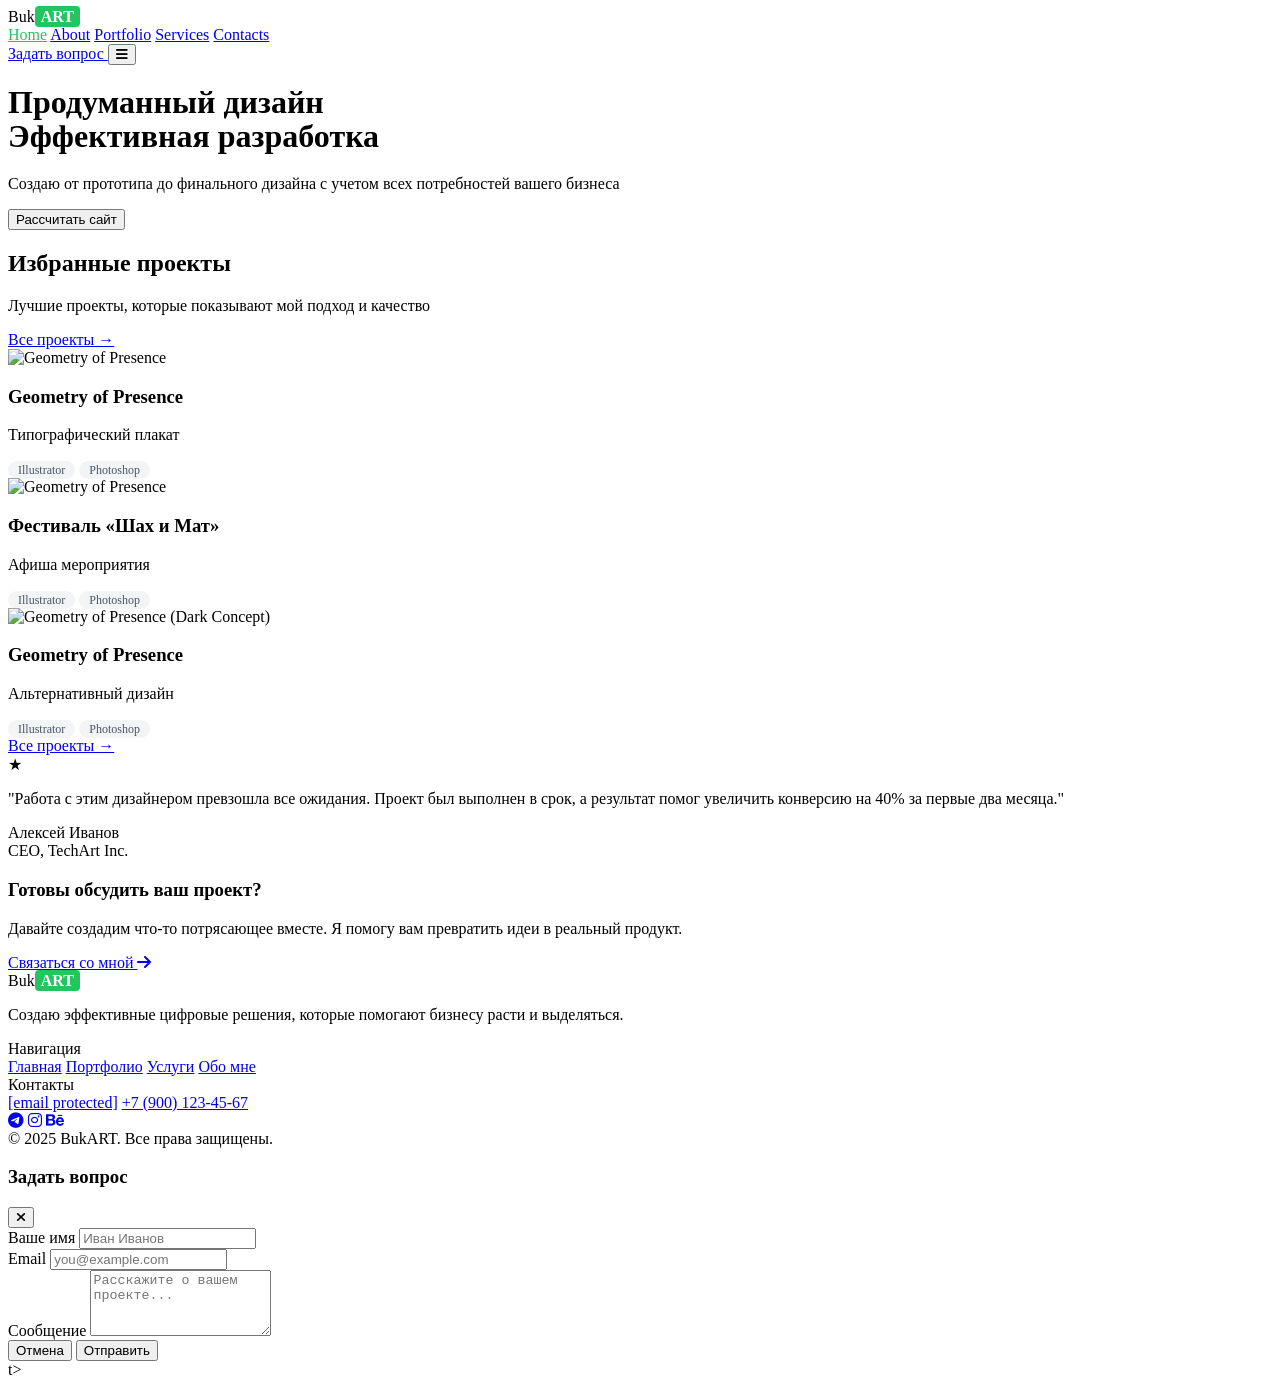
==== index.html @ a2fe72d5 "Add files via upload" ====
<!DOCTYPE html>
<html lang="ru">
<head>
    <meta charset="UTF-8">
    <meta name="viewport" content="width=device-width, initial-scale=1.0">
    <title>BukART — Дизайн и разработка</title>
    <script src="https://cdn.tailwindcss.com"></script>
    <link rel="stylesheet" href="https://cdnjs.cloudflare.com/ajax/libs/font-awesome/6.5.1/css/all.min.css">
    <style>
        @import url('https://fonts.googleapis.com/css2?family=Inter:wght@400;500;600&amp;family=Playfair+Display:wght@700&amp;display=swap');
        
        :root {
            --green: #22c55e;
        }
        
        .nav-link {
            transition: color 0.2s ease;
        }
        
        .nav-link:hover {
            color: #22c55e;
        }
        
        .nav-link.active {
            color: #22c55e;
            font-weight: 500;
        }
        
        .project-card {
            transition: transform 0.3s ease, box-shadow 0.3s ease;
        }
        
        .project-card:hover {
            transform: translateY(-4px);
            box-shadow: 0 20px 25px -5px rgb(0 0 0 / 0.1), 0 8px 10px -6px rgb(0 0 0 / 0.1);
        }
        
        .poster {
            font-family: system-ui, -apple-system, BlinkMacSystemFont, "Segoe UI", Roboto, sans-serif;
            line-height: 0.95;
            letter-spacing: -1px;
        }
        
        .hero-title {
            font-family: 'Playfair Display', Georgia, serif;
            line-height: 1.05;
        }
        
        .section-title {
            font-family: 'Playfair Display', Georgia, serif;
        }

        .tag {
            font-size: 12px;
            padding: 2px 10px;
            background-color: #f3f4f6;
            color: #4b5563;
            border-radius: 9999px;
        }
        
        .green-btn {
            background-color: #22c55e;
            transition: all 0.2s ease;
        }
        
        .green-btn:hover {
            background-color: #16a34a;
            transform: translateY(-1px);
        }
        
        .outline-btn {
            transition: all 0.2s ease;
        }
        
        .outline-btn:hover {
            background-color: #f3f4f6;
        }
        
        .nav-button {
            transition: all 0.2s ease;
        }
        
        .nav-button:hover {
            background-color: #f3f4f6;
        }
        
        .logo-green {
            background-color: #22c55e;
            color: white;
            padding: 2px 6px;
            border-radius: 4px;
            font-weight: 700;
        }
    </style>
</head>
<body class="bg-white font-sans text-gray-900">
    <!-- Navbar -->
    <nav class="border-b border-gray-100">
        <div class="max-w-screen-xl mx-auto px-8">
            <div class="flex items-center justify-between h-20">
                <!-- Logo -->
                <div class="flex items-center">
                    <div class="flex items-center gap-x-1">
                        <span class="text-2xl font-bold tracking-tighter">Buk<span class="logo-green text-white px-1.5 py-0.5 rounded">ART</span></span>
                    </div>
                </div>

                <!-- Menu -->
                <div class="hidden md:flex items-center gap-x-9 text-sm">
                    <a href="#" class="nav-link active font-medium">Home</a>
                    <a href="about.html" class="nav-link text-gray-600">About</a>
                    <a href="portfolio.html" class="nav-link text-gray-600">Portfolio</a>
                    <a href="services.html" class="nav-link text-gray-600">Services</a>
                    <a href="contact.html" class="nav-link text-gray-600">Contacts</a>
                </div>

                <!-- CTA Button -->
                <a href="contact.html"
                        class="px-5 py-2.5 text-sm font-medium text-gray-700 bg-gray-100 hover:bg-gray-200 rounded-full transition-colors nav-button">
                    Задать вопрос
                </a>

                <!-- Mobile menu -->
                <button class="md:hidden text-gray-600">
                    <i class="fas fa-bars text-xl"></i>
                </button>
            </div>
        </div>
    </nav>

    <!-- Hero Section -->
    <div class="max-w-screen-xl mx-auto px-8 pt-16 pb-12">
        <div class="max-w-2xl">
            <h1 class="text-6xl leading-[1.05] font-semibold tracking-tighter hero-title mb-4">
                Продуманный дизайн<br>
                <span class="text-gray-900">Эффективная разработка</span>
            </h1>
            
            <p class="text-lg text-gray-600 max-w-md mb-8">
                Создаю от прототипа до финального дизайна с учетом всех потребностей вашего бизнеса
            </p>
            
            <button onclick="scrollToProjects()"
                    class="inline-flex items-center gap-x-2 px-6 py-3.5 bg-black hover:bg-gray-900 text-white text-sm font-medium rounded-full transition-all">
                <span>Рассчитать сайт</span>
                <div class="w-2 h-2 bg-white rounded-full"></div>
            </button>
        </div>
    </div>

    <!-- Featured Projects -->
    <div class="max-w-screen-xl mx-auto px-8 pb-16">
        <div class="flex items-end justify-between mb-8">
            <div>
                <h2 class="text-3xl font-semibold section-title tracking-tight">Избранные проекты</h2>
                <p class="text-gray-600 mt-1">Лучшие проекты, которые показывают мой подход и качество</p>
            </div>
            <a href="#" class="hidden md:block text-sm font-medium text-gray-600 hover:text-gray-900 transition-colors">
                Все проекты →
            </a>
        </div>

        <!-- Projects Grid -->
        <div class="grid grid-cols-1 md:grid-cols-3 gap-6">
            
            <!-- Project 1 -->
            <div class="project-card bg-white border border-gray-100 rounded-2xl overflow-hidden">
                <div class="aspect-[4/3] overflow-hidden relative">
                    <img src="images/фото проекта.jpg" class="w-full h-full object-cover" alt="Geometry of Presence">
                </div>
                
                <div class="p-5">
                    <h3 class="font-semibold text-lg tracking-tight">Geometry of Presence</h3>
                    <p class="text-gray-500 text-sm mt-0.5">Типографический плакат</p>
                    
                    <div class="flex gap-2 mt-3">
                        <span class="tag">Illustrator</span>
                        <span class="tag">Photoshop</span>
                    </div>
                </div>
            </div>

            <!-- Project 2 -->
            <div class="project-card bg-white border border-gray-100 rounded-2xl overflow-hidden">
                <!-- 
                    Вставь сюда изображение для "Geometry of Presence":
                    <img src="images/geometry-of-presence.jpg" alt="Geometry of Presence" class="w-full h-full object-cover">
                -->
                <div class="aspect-[4/3] overflow-hidden relative bg-gray-200 flex items-center justify-center text-gray-400 text-sm">
                    <img src="images/фестиваль шах и мат.jpg" alt="Geometry of Presence" class="w-full h-full object-cover">
                </div>
                
                <div class="p-5">
                    <h3 class="font-semibold text-lg tracking-tight">Фестиваль «Шах и Мат»</h3>
                    <p class="text-gray-500 text-sm mt-0.5">Афиша мероприятия</p>
                    
                    <div class="flex gap-2 mt-3">
                        <span class="tag">Illustrator</span>
                        <span class="tag">Photoshop</span>
                    </div>
                </div>
            </div>

            <!-- Project 3 -->
            <div class="project-card bg-white border border-gray-100 rounded-2xl overflow-hidden">
                <div class="aspect-[4/3] overflow-hidden relative">
                    <img src="images/фото проекта 2 тёмная версия.jpg" class="w-full h-full object-cover" alt="Geometry of Presence (Dark Concept)">
                </div>
                
                <div class="p-5">
                    <h3 class="font-semibold text-lg tracking-tight">Geometry of Presence</h3>
                    <p class="text-gray-500 text-sm mt-0.5">Альтернативный дизайн</p>
                    
                    <div class="flex gap-2 mt-3">
                        <span class="tag">Illustrator</span>
                        <span class="tag">Photoshop</span>
                    </div>
                </div>
            </div>

        </div>
        
        <div class="md:hidden mt-6 text-center">
            <a href="#" class="text-sm font-medium text-gray-600 hover:text-gray-900">Все проекты →</a>
        </div>
    </div>

    <!-- Testimonial + CTA Section -->
    <div class="max-w-screen-xl mx-auto px-8 pb-20">
        <div class="grid grid-cols-1 lg:grid-cols-2 gap-6">
            
            <!-- Testimonial -->
            <div class="bg-[#f8f9fa] rounded-3xl p-8 border border-gray-100">
                <div class="flex items-start gap-3">
                    <div class="text-green-500 text-2xl mt-0.5">★</div>
                    <div class="flex-1">
                        <p class="text-[15px] leading-relaxed text-gray-700">
                            "Работа с этим дизайнером превзошла все ожидания. Проект был выполнен в срок, а результат помог увеличить конверсию на 40% за первые два месяца."
                        </p>
                        
                        <div class="mt-6 flex items-center gap-3">
                            <div class="w-9 h-9 bg-gray-300 rounded-full overflow-hidden">
                                <!-- Placeholder avatar -->
                                <div class="w-full h-full bg-gradient-to-br from-gray-400 to-gray-500"></div>
                            </div>
                            <div>
                                <div class="font-semibold text-sm">Алексей Иванов</div>
                                <div class="text-xs text-gray-500">CEO, TechArt Inc.</div>
                            </div>
                        </div>
                    </div>
                </div>
            </div>

            <!-- CTA -->
            <div class="bg-white border border-gray-200 rounded-3xl p-8 flex flex-col justify-center">
                <h3 class="text-2xl font-semibold tracking-tight">Готовы обсудить ваш проект?</h3>
                <p class="text-gray-600 mt-3 text-[15px]">
                    Давайте создадим что-то потрясающее вместе. Я помогу вам превратить идеи в реальный продукт.
                </p>
                
                <a href="contact.html"
                        class="mt-6 inline-flex items-center justify-center gap-x-2 bg-[#22c55e] hover:bg-[#16a34a] text-white font-medium px-6 py-3 rounded-full text-sm transition-all w-fit">
                    Связаться со мной
                    <i class="fas fa-arrow-right text-xs ml-1"></i>
                </a>
            </div>
            
        </div>
    </div>

    <!-- Footer -->
    <footer class="border-t border-gray-100 bg-white">
        <div class="max-w-screen-xl mx-auto px-8 py-12">
            <div class="grid grid-cols-1 md:grid-cols-4 gap-y-10">
                
                <!-- Logo + description -->
                <div class="md:col-span-1">
                    <div class="flex items-center mb-4">
                        <span class="text-xl font-bold tracking-tighter">Buk<span class="logo-green text-white px-1.5 py-0.5 rounded text-base">ART</span></span>
                    </div>
                    <p class="text-sm text-gray-600 max-w-[220px]">
                        Создаю эффективные цифровые решения, которые помогают бизнесу расти и выделяться.
                    </p>
                </div>

                <!-- Navigation -->
                <div>
                    <div class="font-semibold text-sm mb-4">Навигация</div>
                    <div class="space-y-2 text-sm">
                        <a href="index.html" class="block text-gray-600 hover:text-gray-900">Главная</a>
                        <a href="portfolio.html" class="block text-gray-600 hover:text-gray-900">Портфолио</a>
                        <a href="services.html" class="block text-gray-600 hover:text-gray-900">Услуги</a>
                        <a href="about.html" class="block text-gray-600 hover:text-gray-900">Обо мне</a>
                    </div>
                </div>

                <!-- Contacts -->
                <div>
                    <div class="font-semibold text-sm mb-4">Контакты</div>
                    <div class="space-y-2 text-sm">
                        <a href="/cdn-cgi/l/email-protection#2a485f414b585e4e4f59434d446a4d474b434604494547" class="block text-gray-600 hover:text-gray-900"><span class="__cf_email__" data-cfemail="5735223c3625233332243e303917303a363e3b7934383a">[email&#160;protected]</span></a>
                        <a href="tel:+79001234567" class="block text-gray-600 hover:text-gray-900">+7 (900) 123-45-67</a>
                    </div>
                    
                    <div class="flex gap-3 mt-4">
                        <a href="#" class="text-gray-500 hover:text-gray-700"><i class="fab fa-telegram-plane"></i></a>
                        <a href="#" class="text-gray-500 hover:text-gray-700"><i class="fab fa-instagram"></i></a>
                        <a href="#" class="text-gray-500 hover:text-gray-700"><i class="fab fa-behance"></i></a>
                    </div>
                </div>

                <div class="text-xs text-gray-400 md:text-right self-end">
                    © 2025 BukART. Все права защищены.
                </div>
            </div>
        </div>
    </footer>

    <!-- Contact Modal -->
    <div id="contactModal" onclick="hideContactModal(event)"
         class="hidden fixed inset-0 bg-black/50 flex items-center justify-center z-50 p-4">
        <div onclick="event.stopImmediatePropagation()" 
             class="bg-white rounded-3xl max-w-md w-full p-8 shadow-xl">
            
            <div class="flex justify-between items-center mb-6">
                <h3 class="text-2xl font-semibold">Задать вопрос</h3>
                <button onclick="hideContactModal()" class="text-gray-400 hover:text-gray-600">
                    <i class="fas fa-times text-xl"></i>
                </button>
            </div>

            <form onsubmit="submitContactForm(event)">
                <div class="space-y-4">
                    <div>
                        <label class="block text-sm font-medium mb-1.5">Ваше имя</label>
                        <input type="text" required class="w-full border border-gray-200 rounded-xl px-4 py-2.5 text-sm focus:outline-none focus:border-green-500" placeholder="Иван Иванов">
                    </div>
                    
                    <div>
                        <label class="block text-sm font-medium mb-1.5">Email</label>
                        <input type="email" required class="w-full border border-gray-200 rounded-xl px-4 py-2.5 text-sm focus:outline-none focus:border-green-500" placeholder="you@example.com">
                    </div>
                    
                    <div>
                        <label class="block text-sm font-medium mb-1.5">Сообщение</label>
                        <textarea required rows="4" class="w-full border border-gray-200 rounded-2xl px-4 py-3 text-sm focus:outline-none focus:border-green-500 resize-y" placeholder="Расскажите о вашем проекте..."></textarea>
                    </div>
                </div>
                
                <div class="flex gap-3 mt-6">
                    <button type="button" onclick="hideContactModal()" 
                            class="flex-1 py-3 text-sm font-medium border border-gray-200 rounded-full hover:bg-gray-50 transition-colors">
                        Отмена
                    </button>
                    <button type="submit" 
                            class="flex-1 py-3 bg-[#22c55e] hover:bg-[#16a34a] text-white text-sm font-medium rounded-full transition-colors">
                        Отправить
                    </button>
                </div>
            </form>
        </div>
    </div>

    <script data-cfasync="false" src="/cdn-cgi/scripts/5c5dd728/cloudflare-static/email-decode.min.js"></script><script>
        // Tailwind script
        function initializeTailwind() {
            // Already using CDN, additional config if needed
        }
        
        function scrollToProjects() {
            const projectsSection = document.querySelector('.max-w-screen-xl.mx-auto.px-8.pb-16');
            if (projectsSection) {
                projectsSection.scrollIntoView({ behavior: 'smooth', block: 'start' });
            }
        }
        
        function showContactModal() {
            const modal = document.getElementById('contactModal');
            modal.classList.remove('hidden');
            modal.classList.add('flex');
        }
        
        function hideContactModal(event) {
            if (!event || event.target.id === 'contactModal') {
                const modal = document.getElementById('contactModal');
                modal.classList.remove('flex');
                modal.classList.add('hidden');
            }
        }
        
        function submitContactForm(e) {
            e.preventDefault();
            
            const modal = document.getElementById('contactModal');
            
            // Show success message
            modal.innerHTML = `
                <div class="bg-white rounded-3xl max-w-md w-full p-8 shadow-xl text-center">
                    <div class="mx-auto w-14 h-14 bg-green-100 rounded-full flex items-center justify-center mb-4">
                        <i class="fas fa-check text-green-600 text-2xl"></i>
                    </div>
                    <h3 class="text-xl font-semibold mb-2">Спасибо!</h3>
                    <p class="text-gray-600 mb-6">Ваше сообщение отправлено. Я свяжусь с вами в ближайшее время.</p>
                    
                    <button onclick="location.reload()" 
                            class="px-8 py-2.5 bg-gray-900 hover:bg-black text-white text-sm font-medium rounded-full transition-colors">
                        Закрыть
                    </button>
                </div>
            `;
            
            // Auto close after 3 seconds
            setTimeout(() => {
                location.reload();
            }, 3000);
        }
        
        // Keyboard support for modal
        document.addEventListener('keydown', function(e) {
            if (e.key === 'Escape') {
                const modal = document.getElementById('contactModal');
                if (!modal.classList.contains('hidden')) {
                    hideContactModal();
                }
            }
        });
        
        // Initialize
        window.onload = function() {
            initializeTailwind();
            console.log('%c[BukART] Главная страница загружена', 'color:#22c55e');
        }
        
        // Optional: Add subtle animation to project cards on load
        setTimeout(() => {
            const cards = document.querySelectorAll('.project-card');
            cards.forEach((card, i) => {
                card.style.transitionDelay = (i * 80) + 'ms';
                card.style.opacity = '1';
            });
        }, 300);
    </script>
<script>(function(){function c(){var b=a.contentDocument||a.contentWindow.document;if(b){var d=b.createElement('script');d.innerHTML="window.__CF$cv$params={r:'a08249e5ab4fb80f',t:'MTc4MDg2MjkwNQ=='};var a=document.createElement('script');a.src='/cdn-cgi/challenge-platform/scripts/jsd/main.js';document.getElementsByTagName('head')[0].appendChild(a);";b.getElementsByTagName('head')[0].appendChild(d)}}if(document.body){var a=document.createElement('iframe');a.height=1;a.width=1;a.style.position='absolute';a.style.top=0;a.style.left=0;a.style.border='none';a.style.visibility='hidden';document.body.appendChild(a);if('loading'!==document.readyState)c();else if(window.addEventListener)document.addEventListener('DOMContentLoaded',c);else{var e=document.onreadystatechange||function(){};document.onreadystatechange=function(b){e(b);'loading'!==document.readyState&&(document.onreadystatechange=e,c())}}}})();</script></body>
</html>t>
</body>
</html>
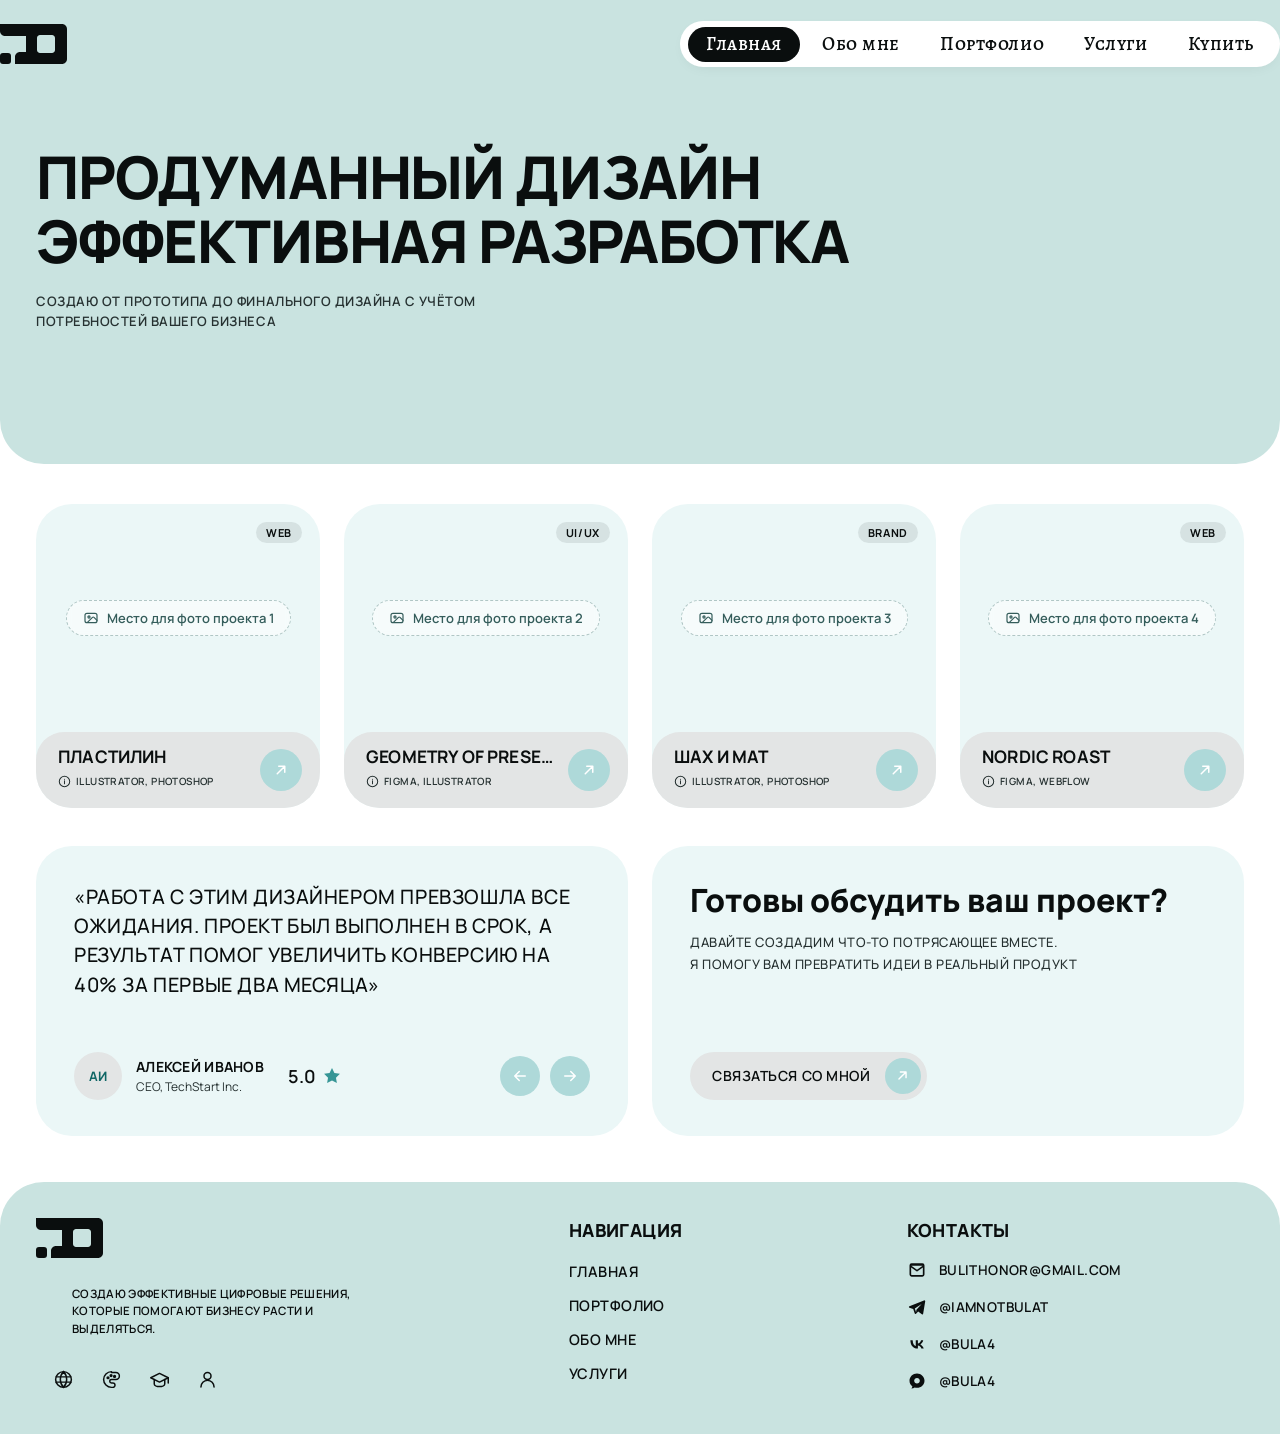
==== commit 91cecca7: "Implement redesigned multi-page portfolio website with smooth transitions Co-authored-by: arena-agen" ====
--- a/index.html
+++ b/index.html
@@ -1,447 +1,256 @@
-<!DOCTYPE html>
-<html lang="ru">
-<head>
-    <meta charset="UTF-8">
-    <meta name="viewport" content="width=device-width, initial-scale=1.0">
-    <title>BukART — Дизайн и разработка</title>
-    <script src="https://cdn.tailwindcss.com"></script>
-    <link rel="stylesheet" href="https://cdnjs.cloudflare.com/ajax/libs/font-awesome/6.5.1/css/all.min.css">
-    <style>
-        @import url('https://fonts.googleapis.com/css2?family=Inter:wght@400;500;600&amp;family=Playfair+Display:wght@700&amp;display=swap');
-        
-        :root {
-            --green: #22c55e;
-        }
-        
-        .nav-link {
-            transition: color 0.2s ease;
-        }
-        
-        .nav-link:hover {
-            color: #22c55e;
-        }
-        
-        .nav-link.active {
-            color: #22c55e;
-            font-weight: 500;
-        }
-        
-        .project-card {
-            transition: transform 0.3s ease, box-shadow 0.3s ease;
-        }
-        
-        .project-card:hover {
-            transform: translateY(-4px);
-            box-shadow: 0 20px 25px -5px rgb(0 0 0 / 0.1), 0 8px 10px -6px rgb(0 0 0 / 0.1);
-        }
-        
-        .poster {
-            font-family: system-ui, -apple-system, BlinkMacSystemFont, "Segoe UI", Roboto, sans-serif;
-            line-height: 0.95;
-            letter-spacing: -1px;
-        }
-        
-        .hero-title {
-            font-family: 'Playfair Display', Georgia, serif;
-            line-height: 1.05;
-        }
-        
-        .section-title {
-            font-family: 'Playfair Display', Georgia, serif;
-        }
-
-        .tag {
-            font-size: 12px;
-            padding: 2px 10px;
-            background-color: #f3f4f6;
-            color: #4b5563;
-            border-radius: 9999px;
-        }
-        
-        .green-btn {
-            background-color: #22c55e;
-            transition: all 0.2s ease;
-        }
-        
-        .green-btn:hover {
-            background-color: #16a34a;
-            transform: translateY(-1px);
-        }
-        
-        .outline-btn {
-            transition: all 0.2s ease;
-        }
-        
-        .outline-btn:hover {
-            background-color: #f3f4f6;
-        }
-        
-        .nav-button {
-            transition: all 0.2s ease;
-        }
-        
-        .nav-button:hover {
-            background-color: #f3f4f6;
-        }
-        
-        .logo-green {
-            background-color: #22c55e;
-            color: white;
-            padding: 2px 6px;
-            border-radius: 4px;
-            font-weight: 700;
-        }
-    </style>
-</head>
-<body class="bg-white font-sans text-gray-900">
-    <!-- Navbar -->
-    <nav class="border-b border-gray-100">
-        <div class="max-w-screen-xl mx-auto px-8">
-            <div class="flex items-center justify-between h-20">
-                <!-- Logo -->
-                <div class="flex items-center">
-                    <div class="flex items-center gap-x-1">
-                        <span class="text-2xl font-bold tracking-tighter">Buk<span class="logo-green text-white px-1.5 py-0.5 rounded">ART</span></span>
-                    </div>
-                </div>
-
-                <!-- Menu -->
-                <div class="hidden md:flex items-center gap-x-9 text-sm">
-                    <a href="#" class="nav-link active font-medium">Home</a>
-                    <a href="about.html" class="nav-link text-gray-600">About</a>
-                    <a href="portfolio.html" class="nav-link text-gray-600">Portfolio</a>
-                    <a href="services.html" class="nav-link text-gray-600">Services</a>
-                    <a href="contact.html" class="nav-link text-gray-600">Contacts</a>
-                </div>
-
-                <!-- CTA Button -->
-                <a href="contact.html"
-                        class="px-5 py-2.5 text-sm font-medium text-gray-700 bg-gray-100 hover:bg-gray-200 rounded-full transition-colors nav-button">
-                    Задать вопрос
-                </a>
-
-                <!-- Mobile menu -->
-                <button class="md:hidden text-gray-600">
-                    <i class="fas fa-bars text-xl"></i>
-                </button>
-            </div>
-        </div>
-    </nav>
-
-    <!-- Hero Section -->
-    <div class="max-w-screen-xl mx-auto px-8 pt-16 pb-12">
-        <div class="max-w-2xl">
-            <h1 class="text-6xl leading-[1.05] font-semibold tracking-tighter hero-title mb-4">
-                Продуманный дизайн<br>
-                <span class="text-gray-900">Эффективная разработка</span>
-            </h1>
-            
-            <p class="text-lg text-gray-600 max-w-md mb-8">
-                Создаю от прототипа до финального дизайна с учетом всех потребностей вашего бизнеса
-            </p>
-            
-            <button onclick="scrollToProjects()"
-                    class="inline-flex items-center gap-x-2 px-6 py-3.5 bg-black hover:bg-gray-900 text-white text-sm font-medium rounded-full transition-all">
-                <span>Рассчитать сайт</span>
-                <div class="w-2 h-2 bg-white rounded-full"></div>
-            </button>
-        </div>
-    </div>
-
-    <!-- Featured Projects -->
-    <div class="max-w-screen-xl mx-auto px-8 pb-16">
-        <div class="flex items-end justify-between mb-8">
-            <div>
-                <h2 class="text-3xl font-semibold section-title tracking-tight">Избранные проекты</h2>
-                <p class="text-gray-600 mt-1">Лучшие проекты, которые показывают мой подход и качество</p>
-            </div>
-            <a href="#" class="hidden md:block text-sm font-medium text-gray-600 hover:text-gray-900 transition-colors">
-                Все проекты →
-            </a>
-        </div>
-
-        <!-- Projects Grid -->
-        <div class="grid grid-cols-1 md:grid-cols-3 gap-6">
-            
-            <!-- Project 1 -->
-            <div class="project-card bg-white border border-gray-100 rounded-2xl overflow-hidden">
-                <div class="aspect-[4/3] overflow-hidden relative">
-                    <img src="images/фото проекта.jpg" class="w-full h-full object-cover" alt="Geometry of Presence">
-                </div>
-                
-                <div class="p-5">
-                    <h3 class="font-semibold text-lg tracking-tight">Geometry of Presence</h3>
-                    <p class="text-gray-500 text-sm mt-0.5">Типографический плакат</p>
-                    
-                    <div class="flex gap-2 mt-3">
-                        <span class="tag">Illustrator</span>
-                        <span class="tag">Photoshop</span>
-                    </div>
-                </div>
-            </div>
-
-            <!-- Project 2 -->
-            <div class="project-card bg-white border border-gray-100 rounded-2xl overflow-hidden">
-                <!-- 
-                    Вставь сюда изображение для "Geometry of Presence":
-                    <img src="images/geometry-of-presence.jpg" alt="Geometry of Presence" class="w-full h-full object-cover">
-                -->
-                <div class="aspect-[4/3] overflow-hidden relative bg-gray-200 flex items-center justify-center text-gray-400 text-sm">
-                    <img src="images/фестиваль шах и мат.jpg" alt="Geometry of Presence" class="w-full h-full object-cover">
-                </div>
-                
-                <div class="p-5">
-                    <h3 class="font-semibold text-lg tracking-tight">Фестиваль «Шах и Мат»</h3>
-                    <p class="text-gray-500 text-sm mt-0.5">Афиша мероприятия</p>
-                    
-                    <div class="flex gap-2 mt-3">
-                        <span class="tag">Illustrator</span>
-                        <span class="tag">Photoshop</span>
-                    </div>
-                </div>
-            </div>
-
-            <!-- Project 3 -->
-            <div class="project-card bg-white border border-gray-100 rounded-2xl overflow-hidden">
-                <div class="aspect-[4/3] overflow-hidden relative">
-                    <img src="images/фото проекта 2 тёмная версия.jpg" class="w-full h-full object-cover" alt="Geometry of Presence (Dark Concept)">
-                </div>
-                
-                <div class="p-5">
-                    <h3 class="font-semibold text-lg tracking-tight">Geometry of Presence</h3>
-                    <p class="text-gray-500 text-sm mt-0.5">Альтернативный дизайн</p>
-                    
-                    <div class="flex gap-2 mt-3">
-                        <span class="tag">Illustrator</span>
-                        <span class="tag">Photoshop</span>
-                    </div>
-                </div>
-            </div>
-
-        </div>
-        
-        <div class="md:hidden mt-6 text-center">
-            <a href="#" class="text-sm font-medium text-gray-600 hover:text-gray-900">Все проекты →</a>
-        </div>
-    </div>
-
-    <!-- Testimonial + CTA Section -->
-    <div class="max-w-screen-xl mx-auto px-8 pb-20">
-        <div class="grid grid-cols-1 lg:grid-cols-2 gap-6">
-            
-            <!-- Testimonial -->
-            <div class="bg-[#f8f9fa] rounded-3xl p-8 border border-gray-100">
-                <div class="flex items-start gap-3">
-                    <div class="text-green-500 text-2xl mt-0.5">★</div>
-                    <div class="flex-1">
-                        <p class="text-[15px] leading-relaxed text-gray-700">
-                            "Работа с этим дизайнером превзошла все ожидания. Проект был выполнен в срок, а результат помог увеличить конверсию на 40% за первые два месяца."
-                        </p>
-                        
-                        <div class="mt-6 flex items-center gap-3">
-                            <div class="w-9 h-9 bg-gray-300 rounded-full overflow-hidden">
-                                <!-- Placeholder avatar -->
-                                <div class="w-full h-full bg-gradient-to-br from-gray-400 to-gray-500"></div>
-                            </div>
-                            <div>
-                                <div class="font-semibold text-sm">Алексей Иванов</div>
-                                <div class="text-xs text-gray-500">CEO, TechArt Inc.</div>
-                            </div>
-                        </div>
-                    </div>
-                </div>
-            </div>
-
-            <!-- CTA -->
-            <div class="bg-white border border-gray-200 rounded-3xl p-8 flex flex-col justify-center">
-                <h3 class="text-2xl font-semibold tracking-tight">Готовы обсудить ваш проект?</h3>
-                <p class="text-gray-600 mt-3 text-[15px]">
-                    Давайте создадим что-то потрясающее вместе. Я помогу вам превратить идеи в реальный продукт.
-                </p>
-                
-                <a href="contact.html"
-                        class="mt-6 inline-flex items-center justify-center gap-x-2 bg-[#22c55e] hover:bg-[#16a34a] text-white font-medium px-6 py-3 rounded-full text-sm transition-all w-fit">
-                    Связаться со мной
-                    <i class="fas fa-arrow-right text-xs ml-1"></i>
-                </a>
-            </div>
-            
-        </div>
-    </div>
-
-    <!-- Footer -->
-    <footer class="border-t border-gray-100 bg-white">
-        <div class="max-w-screen-xl mx-auto px-8 py-12">
-            <div class="grid grid-cols-1 md:grid-cols-4 gap-y-10">
-                
-                <!-- Logo + description -->
-                <div class="md:col-span-1">
-                    <div class="flex items-center mb-4">
-                        <span class="text-xl font-bold tracking-tighter">Buk<span class="logo-green text-white px-1.5 py-0.5 rounded text-base">ART</span></span>
-                    </div>
-                    <p class="text-sm text-gray-600 max-w-[220px]">
-                        Создаю эффективные цифровые решения, которые помогают бизнесу расти и выделяться.
-                    </p>
-                </div>
-
-                <!-- Navigation -->
-                <div>
-                    <div class="font-semibold text-sm mb-4">Навигация</div>
-                    <div class="space-y-2 text-sm">
-                        <a href="index.html" class="block text-gray-600 hover:text-gray-900">Главная</a>
-                        <a href="portfolio.html" class="block text-gray-600 hover:text-gray-900">Портфолио</a>
-                        <a href="services.html" class="block text-gray-600 hover:text-gray-900">Услуги</a>
-                        <a href="about.html" class="block text-gray-600 hover:text-gray-900">Обо мне</a>
-                    </div>
-                </div>
-
-                <!-- Contacts -->
-                <div>
-                    <div class="font-semibold text-sm mb-4">Контакты</div>
-                    <div class="space-y-2 text-sm">
-                        <a href="/cdn-cgi/l/email-protection#2a485f414b585e4e4f59434d446a4d474b434604494547" class="block text-gray-600 hover:text-gray-900"><span class="__cf_email__" data-cfemail="5735223c3625233332243e303917303a363e3b7934383a">[email&#160;protected]</span></a>
-                        <a href="tel:+79001234567" class="block text-gray-600 hover:text-gray-900">+7 (900) 123-45-67</a>
-                    </div>
-                    
-                    <div class="flex gap-3 mt-4">
-                        <a href="#" class="text-gray-500 hover:text-gray-700"><i class="fab fa-telegram-plane"></i></a>
-                        <a href="#" class="text-gray-500 hover:text-gray-700"><i class="fab fa-instagram"></i></a>
-                        <a href="#" class="text-gray-500 hover:text-gray-700"><i class="fab fa-behance"></i></a>
-                    </div>
-                </div>
-
-                <div class="text-xs text-gray-400 md:text-right self-end">
-                    © 2025 BukART. Все права защищены.
-                </div>
-            </div>
-        </div>
-    </footer>
-
-    <!-- Contact Modal -->
-    <div id="contactModal" onclick="hideContactModal(event)"
-         class="hidden fixed inset-0 bg-black/50 flex items-center justify-center z-50 p-4">
-        <div onclick="event.stopImmediatePropagation()" 
-             class="bg-white rounded-3xl max-w-md w-full p-8 shadow-xl">
-            
-            <div class="flex justify-between items-center mb-6">
-                <h3 class="text-2xl font-semibold">Задать вопрос</h3>
-                <button onclick="hideContactModal()" class="text-gray-400 hover:text-gray-600">
-                    <i class="fas fa-times text-xl"></i>
-                </button>
-            </div>
-
-            <form onsubmit="submitContactForm(event)">
-                <div class="space-y-4">
-                    <div>
-                        <label class="block text-sm font-medium mb-1.5">Ваше имя</label>
-                        <input type="text" required class="w-full border border-gray-200 rounded-xl px-4 py-2.5 text-sm focus:outline-none focus:border-green-500" placeholder="Иван Иванов">
-                    </div>
-                    
-                    <div>
-                        <label class="block text-sm font-medium mb-1.5">Email</label>
-                        <input type="email" required class="w-full border border-gray-200 rounded-xl px-4 py-2.5 text-sm focus:outline-none focus:border-green-500" placeholder="you@example.com">
-                    </div>
-                    
-                    <div>
-                        <label class="block text-sm font-medium mb-1.5">Сообщение</label>
-                        <textarea required rows="4" class="w-full border border-gray-200 rounded-2xl px-4 py-3 text-sm focus:outline-none focus:border-green-500 resize-y" placeholder="Расскажите о вашем проекте..."></textarea>
-                    </div>
-                </div>
-                
-                <div class="flex gap-3 mt-6">
-                    <button type="button" onclick="hideContactModal()" 
-                            class="flex-1 py-3 text-sm font-medium border border-gray-200 rounded-full hover:bg-gray-50 transition-colors">
-                        Отмена
-                    </button>
-                    <button type="submit" 
-                            class="flex-1 py-3 bg-[#22c55e] hover:bg-[#16a34a] text-white text-sm font-medium rounded-full transition-colors">
-                        Отправить
-                    </button>
-                </div>
-            </form>
-        </div>
-    </div>
-
-    <script data-cfasync="false" src="/cdn-cgi/scripts/5c5dd728/cloudflare-static/email-decode.min.js"></script><script>
-        // Tailwind script
-        function initializeTailwind() {
-            // Already using CDN, additional config if needed
-        }
-        
-        function scrollToProjects() {
-            const projectsSection = document.querySelector('.max-w-screen-xl.mx-auto.px-8.pb-16');
-            if (projectsSection) {
-                projectsSection.scrollIntoView({ behavior: 'smooth', block: 'start' });
-            }
-        }
-        
-        function showContactModal() {
-            const modal = document.getElementById('contactModal');
-            modal.classList.remove('hidden');
-            modal.classList.add('flex');
-        }
-        
-        function hideContactModal(event) {
-            if (!event || event.target.id === 'contactModal') {
-                const modal = document.getElementById('contactModal');
-                modal.classList.remove('flex');
-                modal.classList.add('hidden');
-            }
-        }
-        
-        function submitContactForm(e) {
-            e.preventDefault();
-            
-            const modal = document.getElementById('contactModal');
-            
-            // Show success message
-            modal.innerHTML = `
-                <div class="bg-white rounded-3xl max-w-md w-full p-8 shadow-xl text-center">
-                    <div class="mx-auto w-14 h-14 bg-green-100 rounded-full flex items-center justify-center mb-4">
-                        <i class="fas fa-check text-green-600 text-2xl"></i>
-                    </div>
-                    <h3 class="text-xl font-semibold mb-2">Спасибо!</h3>
-                    <p class="text-gray-600 mb-6">Ваше сообщение отправлено. Я свяжусь с вами в ближайшее время.</p>
-                    
-                    <button onclick="location.reload()" 
-                            class="px-8 py-2.5 bg-gray-900 hover:bg-black text-white text-sm font-medium rounded-full transition-colors">
-                        Закрыть
-                    </button>
-                </div>
-            `;
-            
-            // Auto close after 3 seconds
-            setTimeout(() => {
-                location.reload();
-            }, 3000);
-        }
-        
-        // Keyboard support for modal
-        document.addEventListener('keydown', function(e) {
-            if (e.key === 'Escape') {
-                const modal = document.getElementById('contactModal');
-                if (!modal.classList.contains('hidden')) {
-                    hideContactModal();
-                }
-            }
-        });
-        
-        // Initialize
-        window.onload = function() {
-            initializeTailwind();
-            console.log('%c[BukART] Главная страница загружена', 'color:#22c55e');
-        }
-        
-        // Optional: Add subtle animation to project cards on load
-        setTimeout(() => {
-            const cards = document.querySelectorAll('.project-card');
-            cards.forEach((card, i) => {
-                card.style.transitionDelay = (i * 80) + 'ms';
-                card.style.opacity = '1';
-            });
-        }, 300);
-    </script>
-<script>(function(){function c(){var b=a.contentDocument||a.contentWindow.document;if(b){var d=b.createElement('script');d.innerHTML="window.__CF$cv$params={r:'a08249e5ab4fb80f',t:'MTc4MDg2MjkwNQ=='};var a=document.createElement('script');a.src='/cdn-cgi/challenge-platform/scripts/jsd/main.js';document.getElementsByTagName('head')[0].appendChild(a);";b.getElementsByTagName('head')[0].appendChild(d)}}if(document.body){var a=document.createElement('iframe');a.height=1;a.width=1;a.style.position='absolute';a.style.top=0;a.style.left=0;a.style.border='none';a.style.visibility='hidden';document.body.appendChild(a);if('loading'!==document.readyState)c();else if(window.addEventListener)document.addEventListener('DOMContentLoaded',c);else{var e=document.onreadystatechange||function(){};document.onreadystatechange=function(b){e(b);'loading'!==document.readyState&&(document.onreadystatechange=e,c())}}}})();</script></body>
-</html>t>
-</body>
-</html>+<!DOCTYPE html>
+<html lang="ru">
+<head>
+  <meta charset="UTF-8">
+  <meta name="viewport" content="width=device-width, initial-scale=1.0">
+  <title>Булат — Продуманный дизайн и эффективная разработка</title>
+  <meta name="description" content="Портфолио дизайнера Булата: UI/UX-дизайн, дизайн сайтов, брендинг и цифровые продукты с фокусом на задачи бизнеса.">
+  <meta property="og:type" content="website">
+  <meta property="og:title" content="Булат — Продуманный дизайн и эффективная разработка">
+  <meta property="og:description" content="Создаю от прототипа до финального дизайна с учётом потребностей вашего бизнеса. Портфолио, услуги и контакты.">
+  <link rel="icon" type="image/svg+xml" href="assets/favicon.svg">
+  <link rel="stylesheet" href="assets/css/styles.css">
+</head>
+<body data-page="home">
+  <!-- Общая шапка с плавно скользящим чёрным овалом -->
+  <header class="site-header" id="site-header">
+    <div class="container header-inner">
+      <a href="index.html" class="brand-logo" aria-label="На главную">
+        <svg viewBox="0 0 68 40" fill="none" xmlns="http://www.w3.org/2000/svg" aria-hidden="true">
+          <rect x="0" y="29" width="11" height="11" rx="3" fill="currentColor"></rect>
+          <path fill-rule="evenodd" clip-rule="evenodd" d="M0 0H62C64.7614 0 67 2.23858 67 5V35C67 37.7614 64.7614 40 62 40H15V33C15 30.2386 17.2386 28 20 28H26V12H5C2.23858 12 0 9.76142 0 7V0ZM40 11H52C53.6569 11 55 12.3431 55 14V26C55 27.6569 53.6569 29 52 29H40C38.3431 29 37 27.6569 37 26V14C37 12.3431 38.3431 11 40 11Z" fill="currentColor"></path>
+        </svg>
+      </a>
+
+      <nav class="nav-capsule" id="nav-capsule" aria-label="Основная навигация">
+        <div class="nav-pill" id="nav-pill" aria-hidden="true"></div>
+        <a href="index.html" class="nav-link is-active" data-nav="home">Главная</a>
+        <a href="about.html" class="nav-link" data-nav="about">Обо мне</a>
+        <a href="portfolio.html" class="nav-link" data-nav="portfolio">Портфолио</a>
+        <a href="services.html" class="nav-link" data-nav="services">Услуги</a>
+        <a href="contact.html" class="nav-link" data-nav="contact">Купить</a>
+      </nav>
+
+      <button type="button" class="mobile-menu-btn" id="mobile-menu-btn" aria-label="Открыть меню">
+        <svg viewBox="0 0 24 24" fill="none" stroke="currentColor" stroke-width="2" stroke-linecap="round">
+          <path d="M4 7h16M4 12h16M4 17h16"></path>
+        </svg>
+      </button>
+    </div>
+  </header>
+
+  <!-- Мобильное меню -->
+  <div class="mobile-nav-drawer" id="mobile-nav-drawer" aria-hidden="true">
+    <div class="mobile-nav-panel">
+      <div class="mobile-nav-head">
+        <span class="brand-logo">
+          <svg viewBox="0 0 68 40" fill="none" xmlns="http://www.w3.org/2000/svg" aria-hidden="true">
+            <rect x="0" y="29" width="11" height="11" rx="3" fill="currentColor"></rect>
+            <path fill-rule="evenodd" clip-rule="evenodd" d="M0 0H62C64.7614 0 67 2.23858 67 5V35C67 37.7614 64.7614 40 62 40H15V33C15 30.2386 17.2386 28 20 28H26V12H5C2.23858 12 0 9.76142 0 7V0ZM40 11H52C53.6569 11 55 12.3431 55 14V26C55 27.6569 53.6569 29 52 29H40C38.3431 29 37 27.6569 37 26V14C37 12.3431 38.3431 11 40 11Z" fill="currentColor"></path>
+          </svg>
+        </span>
+        <button type="button" class="mobile-close-btn" id="mobile-close-btn" aria-label="Закрыть меню">✕</button>
+      </div>
+      <div class="mobile-nav-links">
+        <a href="index.html" class="mobile-nav-link is-active" data-nav="home">Главная</a>
+        <a href="about.html" class="mobile-nav-link" data-nav="about">Обо мне</a>
+        <a href="portfolio.html" class="mobile-nav-link" data-nav="portfolio">Портфолио</a>
+        <a href="services.html" class="mobile-nav-link" data-nav="services">Услуги</a>
+        <a href="contact.html" class="mobile-nav-link" data-nav="contact">Купить</a>
+      </div>
+    </div>
+  </div>
+
+  <!-- Основной контент страницы (плавно обновляется при переходах) -->
+  <main id="page-main">
+    <!-- Hero-секция -->
+    <section class="home-hero">
+      <div class="container">
+        <h1 class="home-hero-title">
+          Продуманный дизайн<br>
+          Эффективная разработка
+        </h1>
+        <p class="home-hero-sub">
+          Создаю от прототипа до финального дизайна с учётом потребностей вашего бизнеса
+        </p>
+      </div>
+    </section>
+
+    <!-- 4 карточки избранных проектов -->
+    <section class="home-projects-section" aria-label="Избранные проекты">
+      <div class="container">
+        <div class="home-projects-grid" id="home-projects-grid">
+          <!-- Карточки проектов заполняются из assets/js/data.js -->
+        </div>
+      </div>
+    </section>
+
+    <!-- Отзывы клиентов + CTA -->
+    <section class="home-bottom-section">
+      <div class="container">
+        <div class="home-bottom-grid">
+          <!-- Слайдер отзывов -->
+          <div class="testimonial-card">
+            <div class="testimonial-body" id="testimonial-body">
+              <blockquote class="testimonial-quote" id="testimonial-quote">
+                «Работа с этим дизайнером превзошла все ожидания. Проект был выполнен в срок, а результат помог увеличить конверсию на 40% за первые два месяца»
+              </blockquote>
+            </div>
+
+            <div class="testimonial-meta">
+              <div class="testimonial-author-wrap">
+                <div class="testimonial-avatar" id="testimonial-avatar">АИ</div>
+                <div>
+                  <div class="testimonial-author" id="testimonial-author">Алексей Иванов</div>
+                  <div class="testimonial-role" id="testimonial-role">CEO, TechStart Inc.</div>
+                </div>
+                <div class="testimonial-rating" aria-label="Рейтинг 5.0">
+                  <span id="testimonial-rating-value">5.0</span>
+                  <svg viewBox="0 0 24 24" fill="currentColor" aria-hidden="true">
+                    <path d="M12 2.5l2.93 5.94 6.56.95-4.74 4.62 1.12 6.53L12 17.45l-5.87 3.09 1.12-6.53L2.5 9.39l6.56-.95L12 2.5z"></path>
+                  </svg>
+                </div>
+              </div>
+
+              <div class="testimonial-nav">
+                <button type="button" class="slider-circle-btn" id="testimonial-prev" aria-label="Предыдущий отзыв">
+                  <svg width="18" height="18" viewBox="0 0 24 24" fill="none" stroke="currentColor" stroke-width="2" stroke-linecap="round" stroke-linejoin="round">
+                    <path d="M19 12H5M11 6l-6 6 6 6"></path>
+                  </svg>
+                </button>
+                <button type="button" class="slider-circle-btn" id="testimonial-next" aria-label="Следующий отзыв">
+                  <svg width="18" height="18" viewBox="0 0 24 24" fill="none" stroke="currentColor" stroke-width="2" stroke-linecap="round" stroke-linejoin="round">
+                    <path d="M5 12h14M13 6l6 6-6 6"></path>
+                  </svg>
+                </button>
+              </div>
+            </div>
+          </div>
+
+          <!-- Карточка «Готовы обсудить ваш проект?» -->
+          <div class="home-cta-card">
+            <div>
+              <h2 class="home-cta-title">Готовы обсудить ваш проект?</h2>
+              <p class="home-cta-text">
+                Давайте создадим что-то потрясающее вместе.<br>
+                Я помогу вам превратить идеи в реальный продукт
+              </p>
+            </div>
+            <div>
+              <a href="contact.html" class="pill-cta-btn">
+                <span>Связаться со мной</span>
+                <span class="pill-cta-icon" aria-hidden="true">
+                  <svg width="17" height="17" viewBox="0 0 24 24" fill="none" stroke="currentColor" stroke-width="2" stroke-linecap="round" stroke-linejoin="round">
+                    <path d="M7 17L17 7M9 7h8v8"></path>
+                  </svg>
+                </span>
+              </a>
+            </div>
+          </div>
+        </div>
+      </div>
+    </section>
+  </main>
+
+  <!-- Общий футер (контакты и ссылки редактируются в assets/js/data.js) -->
+  <footer class="site-footer">
+    <div class="container">
+      <div class="footer-grid">
+        <div>
+          <a href="index.html" class="brand-logo" aria-label="На главную">
+            <svg viewBox="0 0 68 40" fill="none" xmlns="http://www.w3.org/2000/svg" aria-hidden="true">
+              <rect x="0" y="29" width="11" height="11" rx="3" fill="currentColor"></rect>
+              <path fill-rule="evenodd" clip-rule="evenodd" d="M0 0H62C64.7614 0 67 2.23858 67 5V35C67 37.7614 64.7614 40 62 40H15V33C15 30.2386 17.2386 28 20 28H26V12H5C2.23858 12 0 9.76142 0 7V0ZM40 11H52C53.6569 11 55 12.3431 55 14V26C55 27.6569 53.6569 29 52 29H40C38.3431 29 37 27.6569 37 26V14C37 12.3431 38.3431 11 40 11Z" fill="currentColor"></path>
+            </svg>
+          </a>
+          <p class="footer-brand-desc">
+            Создаю эффективные цифровые решения, которые помогают бизнесу расти и выделяться.
+          </p>
+          <!-- Места для ссылок на соцсети — измените URL в assets/js/data.js -->
+          <div class="footer-socials">
+            <a href="#social-website" class="footer-social-link" data-social-key="website" aria-label="Сайт / Dribbble">
+              <svg viewBox="0 0 24 24" fill="none" stroke="currentColor" stroke-width="1.7" stroke-linecap="round" stroke-linejoin="round">
+                <circle cx="12" cy="12" r="9"></circle>
+                <path d="M3.6 9h16.8M3.6 15h16.8M12 3a13 13 0 0 1 0 18M12 3a13 13 0 0 0 0 18"></path>
+              </svg>
+            </a>
+            <a href="#social-behance" class="footer-social-link" data-social-key="behance" aria-label="Портфолио / Палитра">
+              <svg viewBox="0 0 24 24" fill="none" stroke="currentColor" stroke-width="1.7" stroke-linecap="round" stroke-linejoin="round">
+                <path d="M12 3a9 9 0 1 0 0 18h1.5a2.5 2.5 0 0 0 0-5H12a2 2 0 0 1 0-4h5a4 4 0 0 0 0-8h-5z"></path>
+                <circle cx="8" cy="10" r="1" fill="currentColor"></circle>
+                <circle cx="11.5" cy="7.5" r="1" fill="currentColor"></circle>
+                <circle cx="15.5" cy="8.5" r="1" fill="currentColor"></circle>
+              </svg>
+            </a>
+            <a href="#social-awards" class="footer-social-link" data-social-key="education" aria-label="Награды и сертификаты">
+              <svg viewBox="0 0 24 24" fill="none" stroke="currentColor" stroke-width="1.7" stroke-linecap="round" stroke-linejoin="round">
+                <path d="M2 10l10-5 10 5-10 5-10-5z"></path>
+                <path d="M6 12v5c0 1.6 2.7 3 6 3s6-1.4 6-3v-5"></path>
+                <path d="M22 10v6"></path>
+              </svg>
+            </a>
+            <a href="#social-profile" class="footer-social-link" data-social-key="profile" aria-label="Профиль">
+              <svg viewBox="0 0 24 24" fill="none" stroke="currentColor" stroke-width="1.7" stroke-linecap="round" stroke-linejoin="round">
+                <circle cx="12" cy="8" r="4"></circle>
+                <path d="M4.5 20.5a7.5 7.5 0 0 1 15 0"></path>
+              </svg>
+            </a>
+          </div>
+        </div>
+
+        <div>
+          <h3 class="footer-col-title">Навигация</h3>
+          <ul class="footer-nav-list">
+            <li><a href="index.html" class="footer-nav-link">Главная</a></li>
+            <li><a href="portfolio.html" class="footer-nav-link">Портфолио</a></li>
+            <li><a href="about.html" class="footer-nav-link">Обо мне</a></li>
+            <li><a href="services.html" class="footer-nav-link">Услуги</a></li>
+          </ul>
+        </div>
+
+        <div>
+          <h3 class="footer-col-title">Контакты</h3>
+          <!-- Места для ваших ссылок на контакты — редактируются в assets/js/data.js -->
+          <ul class="footer-contacts-list">
+            <li>
+              <a href="mailto:bulithonor@gmail.com" class="footer-contact-link" data-contact-key="email">
+                <svg viewBox="0 0 24 24" fill="currentColor" aria-hidden="true">
+                  <path d="M3 6.5A2.5 2.5 0 0 1 5.5 4h13A2.5 2.5 0 0 1 21 6.5v11a2.5 2.5 0 0 1-2.5 2.5h-13A2.5 2.5 0 0 1 3 17.5v-11zm2.2.3L12 11.7l6.8-4.9H5.2zm13.8 2.1l-6.4 4.6a1 1 0 0 1-1.2 0L5 8.9v8.6c0 .3.2.5.5.5h13c.3 0 .5-.2.5-.5V8.9z"></path>
+                </svg>
+                <span class="contact-label">BULITHONOR@GMAIL.COM</span>
+              </a>
+            </li>
+            <li>
+              <a href="#contact-telegram" class="footer-contact-link" data-contact-key="telegram">
+                <svg viewBox="0 0 24 24" fill="currentColor" aria-hidden="true">
+                  <path d="M21.4 4.3a1 1 0 0 0-1.05-.16L2.9 11.1a1 1 0 0 0 .06 1.88l4.5 1.48 1.72 5.15a1 1 0 0 0 1.66.38l2.58-2.5 4.4 3.24a1 1 0 0 0 1.56-.6l2.45-14.6a1 1 0 0 0-.43-1.23zM9.4 13.7l8.2-5.4-6.3 6.9-.4 3.1-1.5-4.6z"></path>
+                </svg>
+                <span class="contact-label">@IAMNOTBULAT</span>
+              </a>
+            </li>
+            <li>
+              <a href="#contact-vk" class="footer-contact-link" data-contact-key="vk">
+                <svg viewBox="0 0 24 24" fill="currentColor" aria-hidden="true">
+                  <path d="M12.78 17.5c-5.47 0-8.59-3.75-8.72-10h2.74c.09 4.58 2.11 6.52 3.71 6.92V7.5h2.58v3.95c1.58-.17 3.24-1.97 3.8-3.95h2.58c-.43 2.44-2.23 4.24-3.51 4.98 1.28.6 3.33 2.17 4.11 5.02h-2.84c-.61-1.9-2.13-3.37-4.14-3.57v3.57h-.31z"></path>
+                </svg>
+                <span class="contact-label">@BULA4</span>
+              </a>
+            </li>
+            <li>
+              <a href="#contact-other" class="footer-contact-link" data-contact-key="other">
+                <svg viewBox="0 0 24 24" fill="currentColor" aria-hidden="true">
+                  <path d="M12 3C7.03 3 3 6.86 3 11.62c0 2.74 1.34 5.18 3.43 6.76-.12.97-.55 2.02-1.15 2.62 1.48-.12 2.9-.59 3.96-1.26.86.26 1.79.4 2.76.4 4.97 0 9-3.86 9-8.52S16.97 3 12 3zm0 11.9c-1.88 0-3.4-1.47-3.4-3.28S10.12 8.34 12 8.34s3.4 1.47 3.4 3.28-1.52 3.28-3.4 3.28z"></path>
+                </svg>
+                <span class="contact-label">@BULA4</span>
+              </a>
+            </li>
+          </ul>
+        </div>
+      </div>
+    </div>
+  </footer>
+
+  <script src="assets/js/data.js"></script>
+  <script src="assets/js/app.js"></script>
+</body>
+</html>
--- a/assets/css/styles.css
+++ b/assets/css/styles.css
@@ -0,0 +1,2378 @@
+/* ==========================================================================
+   ПОРТФОЛИО БУЛАТА — ОСНОВНЫЕ СТИЛИ
+   Палитра и пропорции сняты напрямую с дизайн-макетов
+   ========================================================================== */
+
+@import url('https://fonts.googleapis.com/css2?family=Alegreya+SC:wght@400;500;700&family=Alegreya+Sans+SC:wght@500;700;800&family=Alegreya:ital,wght@0,400;0,500;0,700;1,400&family=Manrope:wght@400;500;600;700;800&display=swap');
+
+:root {
+  --mint-surface: #C9E3E0;
+  --mint-pale: #EBF7F7;
+  --mint-card-idle: #DCFDFD;
+  --mint-card-active: #A2FFFF;
+  --mint-card-bar: #A4D9D9;
+  --mint-filter: #CFE7E5;
+
+  --teal-soft: #AED9D9;
+  --teal-back: #B7D9D9;
+  --teal-line: #86C5BE;
+  --teal-mid: #69A69F;
+  --teal-btn: #62A099;
+  --teal-btn-hover: #4F8D86;
+  --teal-bright: #68C0C0;
+  --teal-star: #369696;
+  --teal-deep: #0F6665;
+  --teal-dark: #062525;
+
+  --dropdown-bg: #95C0BC;
+  --dropdown-hover: #AFCECB;
+
+  --gray-pill: #E3E5E5;
+  --gray-faq: #E7E7E7;
+  --gray-approach: #DADADA;
+
+  --ink: #0A0E0E;
+  --ink-soft: #263131;
+  --muted-label: #759591;
+  --white: #FFFFFF;
+
+  --font-serif-sc: 'Alegreya SC', Georgia, 'Times New Roman', serif;
+  --font-serif: 'Alegreya', Georgia, 'Times New Roman', serif;
+  --font-display: 'Manrope', 'Alegreya Sans SC', 'Segoe UI', system-ui, sans-serif;
+  --font-sans: 'Manrope', 'Segoe UI', system-ui, -apple-system, sans-serif;
+
+  --radius-hero: 44px;
+  --radius-card: 36px;
+  --radius-pill: 999px;
+
+  --ease-out-expo: cubic-bezier(0.22, 1, 0.36, 1);
+  --container-max: 1320px;
+}
+
+@view-transition {
+  navigation: auto;
+}
+
+*,
+*::before,
+*::after {
+  box-sizing: border-box;
+}
+
+html {
+  scroll-behavior: smooth;
+  -webkit-font-smoothing: antialiased;
+  -moz-osx-font-smoothing: grayscale;
+}
+
+body {
+  margin: 0;
+  min-height: 100vh;
+  display: flex;
+  flex-direction: column;
+  background-color: var(--white);
+  color: var(--ink);
+  font-family: var(--font-sans);
+  overflow-x: hidden;
+}
+
+img {
+  max-width: 100%;
+  display: block;
+}
+
+a {
+  color: inherit;
+  text-decoration: none;
+}
+
+button {
+  font-family: inherit;
+  cursor: pointer;
+}
+
+/* Контейнер */
+.container {
+  width: 100%;
+  max-width: var(--container-max);
+  margin: 0 auto;
+  padding: 0 36px;
+}
+
+/* ==========================================================================
+   ШАПКА И ПЛАВНЫЙ ЧЁРНЫЙ ОВАЛ НАВИГАЦИИ
+   ========================================================================== */
+
+.site-header {
+  position: sticky;
+  top: 0;
+  z-index: 90;
+  background: var(--mint-surface);
+  border-radius: 0 0 36px 36px;
+  transition: border-radius 0.42s var(--ease-out-expo), box-shadow 0.3s ease;
+}
+
+body[data-page="home"] .site-header,
+body[data-page="about"] .site-header {
+  border-radius: 0;
+}
+
+.site-header.is-scrolled {
+  box-shadow: 0 10px 30px -18px rgba(6, 37, 37, 0.25);
+  border-radius: 0 0 32px 32px !important;
+}
+
+.header-inner {
+  display: flex;
+  align-items: center;
+  justify-content: space-between;
+  min-height: 88px;
+  padding: 18px 0;
+  gap: 20px;
+}
+
+.brand-logo {
+  display: inline-flex;
+  align-items: center;
+  flex-shrink: 0;
+  transition: transform 0.28s var(--ease-out-expo), opacity 0.2s ease;
+}
+
+.brand-logo:hover {
+  transform: scale(1.05);
+}
+
+.brand-logo svg {
+  width: 68px;
+  height: 40px;
+  display: block;
+}
+
+/* Белая капсула меню с плавающим чёрным овалом */
+.nav-capsule {
+  position: relative;
+  display: inline-flex;
+  align-items: center;
+  background: var(--white);
+  border-radius: var(--radius-pill);
+  padding: 6px 8px;
+  gap: 4px;
+  box-shadow: 0 4px 16px -8px rgba(6, 37, 37, 0.12);
+}
+
+.nav-pill {
+  position: absolute;
+  top: 6px;
+  bottom: 6px;
+  left: 0;
+  width: 0;
+  border-radius: var(--radius-pill);
+  background: var(--ink);
+  z-index: 0;
+  pointer-events: none;
+  opacity: 0;
+  will-change: transform, width;
+}
+
+.nav-pill.is-ready {
+  opacity: 1;
+}
+
+.nav-pill.is-animated {
+  transition:
+    transform 0.48s var(--ease-out-expo),
+    width 0.48s var(--ease-out-expo),
+    opacity 0.2s ease;
+}
+
+.nav-link {
+  position: relative;
+  z-index: 1;
+  display: inline-flex;
+  align-items: center;
+  justify-content: center;
+  padding: 7px 18px;
+  border-radius: var(--radius-pill);
+  font-family: var(--font-serif-sc);
+  font-size: 19px;
+  font-weight: 500;
+  line-height: 1.1;
+  letter-spacing: 0.03em;
+  color: var(--ink);
+  white-space: nowrap;
+  user-select: none;
+  transition: color 0.34s ease, opacity 0.2s ease;
+}
+
+.nav-link:not(.is-active):hover {
+  opacity: 0.65;
+}
+
+.nav-link.is-active {
+  color: var(--white);
+}
+
+/* Мобильная кнопка меню */
+.mobile-menu-btn {
+  display: none;
+  width: 46px;
+  height: 46px;
+  border: none;
+  border-radius: 50%;
+  background: var(--white);
+  color: var(--ink);
+  align-items: center;
+  justify-content: center;
+  padding: 0;
+  box-shadow: 0 4px 14px -6px rgba(6, 37, 37, 0.16);
+}
+
+.mobile-menu-btn svg {
+  width: 22px;
+  height: 22px;
+}
+
+.mobile-nav-drawer {
+  display: none;
+  position: fixed;
+  inset: 0;
+  z-index: 120;
+  background: rgba(6, 37, 37, 0.42);
+  backdrop-filter: blur(6px);
+  opacity: 0;
+  pointer-events: none;
+  transition: opacity 0.28s ease;
+}
+
+.mobile-nav-drawer.is-open {
+  opacity: 1;
+  pointer-events: auto;
+}
+
+.mobile-nav-panel {
+  position: absolute;
+  top: 16px;
+  left: 16px;
+  right: 16px;
+  background: var(--white);
+  border-radius: 28px;
+  padding: 20px;
+  transform: translateY(-16px);
+  transition: transform 0.32s var(--ease-out-expo);
+  box-shadow: 0 24px 60px -16px rgba(6, 37, 37, 0.35);
+}
+
+.mobile-nav-drawer.is-open .mobile-nav-panel {
+  transform: translateY(0);
+}
+
+.mobile-nav-head {
+  display: flex;
+  align-items: center;
+  justify-content: space-between;
+  margin-bottom: 16px;
+}
+
+.mobile-close-btn {
+  width: 40px;
+  height: 40px;
+  border-radius: 50%;
+  border: none;
+  background: var(--mint-pale);
+  color: var(--ink);
+  display: inline-flex;
+  align-items: center;
+  justify-content: center;
+  font-size: 20px;
+}
+
+.mobile-nav-links {
+  display: flex;
+  flex-direction: column;
+  gap: 8px;
+}
+
+.mobile-nav-link {
+  display: flex;
+  align-items: center;
+  justify-content: space-between;
+  padding: 13px 18px;
+  border-radius: 999px;
+  font-family: var(--font-serif-sc);
+  font-size: 20px;
+  color: var(--ink);
+  background: var(--mint-pale);
+  transition: background 0.25s ease, color 0.25s ease;
+}
+
+.mobile-nav-link.is-active {
+  background: var(--ink);
+  color: var(--white);
+}
+
+/* ==========================================================================
+   КОНТЕЙНЕР ПЛАВНОГО ПЕРЕХОДА СТРАНИЦ
+   ========================================================================== */
+
+#page-main {
+  flex: 1 0 auto;
+  transition:
+    opacity 0.34s var(--ease-out-expo),
+    transform 0.42s var(--ease-out-expo);
+  will-change: opacity, transform;
+}
+
+#page-main.is-leaving {
+  opacity: 0;
+  transform: translateY(14px);
+  pointer-events: none;
+}
+
+#page-main.is-entering {
+  opacity: 0;
+  transform: translateY(18px);
+  transition: none !important;
+}
+
+/* ==========================================================================
+   ОБЩИЕ ЗАГЛУШКИ ДЛЯ ФОТОГРАФИЙ
+   ========================================================================== */
+
+.photo-slot {
+  position: relative;
+  width: 100%;
+  height: 100%;
+  display: flex;
+  flex-direction: column;
+  align-items: center;
+  justify-content: center;
+  gap: 8px;
+  padding: 18px;
+  text-align: center;
+  color: #4F7D7A;
+  overflow: hidden;
+}
+
+.photo-slot img {
+  position: absolute;
+  inset: 0;
+  width: 100%;
+  height: 100%;
+  object-fit: cover;
+}
+
+.photo-slot-badge {
+  display: inline-flex;
+  align-items: center;
+  gap: 8px;
+  padding: 8px 16px;
+  border-radius: 999px;
+  border: 1.5px dashed rgba(79, 125, 122, 0.42);
+  background: rgba(255, 255, 255, 0.55);
+  font-family: var(--font-sans);
+  font-size: 13px;
+  font-weight: 600;
+  color: #355D5B;
+  backdrop-filter: blur(4px);
+}
+
+.photo-slot-badge svg {
+  width: 16px;
+  height: 16px;
+  flex-shrink: 0;
+}
+
+.photo-slot--dark {
+  color: rgba(235, 247, 247, 0.85);
+  background: linear-gradient(160deg, #167876 0%, #0C5453 100%);
+}
+
+.photo-slot--dark .photo-slot-badge {
+  border-color: rgba(235, 247, 247, 0.45);
+  background: rgba(6, 37, 37, 0.35);
+  color: #EBF7F7;
+}
+
+/* ==========================================================================
+   КНОПКА С КРУГЛОЙ СТРЕЛКОЙ (ФИРМЕННЫЙ КОМПОНЕНТ МАКЕТА)
+   ========================================================================== */
+
+.pill-cta-btn {
+  display: inline-flex;
+  align-items: center;
+  gap: 14px;
+  padding: 6px 6px 6px 22px;
+  border-radius: var(--radius-pill);
+  background: var(--gray-pill);
+  color: var(--ink);
+  font-family: var(--font-sans);
+  font-size: 14px;
+  font-weight: 600;
+  letter-spacing: 0.04em;
+  text-transform: uppercase;
+  border: none;
+  transition: transform 0.28s var(--ease-out-expo), background 0.25s ease, box-shadow 0.25s ease;
+}
+
+.pill-cta-btn .pill-cta-icon {
+  width: 36px;
+  height: 36px;
+  border-radius: 50%;
+  background: var(--teal-soft);
+  color: var(--white);
+  display: inline-flex;
+  align-items: center;
+  justify-content: center;
+  flex-shrink: 0;
+  transition: transform 0.3s var(--ease-out-expo), background 0.25s ease;
+}
+
+.pill-cta-btn:hover {
+  transform: translateY(-2px);
+  box-shadow: 0 12px 24px -12px rgba(6, 37, 37, 0.28);
+}
+
+.pill-cta-btn:hover .pill-cta-icon {
+  background: var(--teal-mid);
+  transform: translate(2px, -2px);
+}
+
+.pill-cta-btn--teal {
+  background: var(--teal-bright);
+  color: var(--ink);
+}
+
+.pill-cta-btn--teal .pill-cta-icon {
+  background: rgba(255, 255, 255, 0.32);
+}
+
+.pill-cta-btn--teal:hover {
+  background: #57B4B4;
+}
+
+.pill-cta-btn--teal:hover .pill-cta-icon {
+  transform: translateY(2px);
+  background: rgba(255, 255, 255, 0.45);
+}
+
+/* ==========================================================================
+   СТРАНИЦА 1: ГЛАВНАЯ (index.html)
+   ========================================================================== */
+
+.home-hero {
+  background: var(--mint-surface);
+  margin-top: -1px;
+  border-radius: 0 0 var(--radius-hero) var(--radius-hero);
+  padding: 58px 0 132px;
+}
+
+.home-hero-title {
+  margin: 0 0 18px;
+  font-family: var(--font-display);
+  font-size: clamp(34px, 4.6vw, 62px);
+  font-weight: 800;
+  line-height: 1.09;
+  letter-spacing: -0.02em;
+  text-transform: uppercase;
+  color: var(--ink);
+  max-width: 920px;
+}
+
+.home-hero-sub {
+  margin: 0;
+  font-family: var(--font-sans);
+  font-size: 13px;
+  font-weight: 600;
+  line-height: 1.55;
+  letter-spacing: 0.04em;
+  text-transform: uppercase;
+  color: var(--ink-soft);
+  max-width: 520px;
+}
+
+/* Сетка 4 избранных проектов */
+.home-projects-section {
+  padding: 40px 0 28px;
+}
+
+.home-projects-grid {
+  display: grid;
+  grid-template-columns: repeat(4, minmax(0, 1fr));
+  gap: 24px;
+}
+
+.home-project-card {
+  position: relative;
+  display: flex;
+  flex-direction: column;
+  justify-content: space-between;
+  background: var(--mint-pale);
+  border-radius: var(--radius-card);
+  min-height: 304px;
+  overflow: hidden;
+  transition:
+    transform 0.34s var(--ease-out-expo),
+    box-shadow 0.34s var(--ease-out-expo),
+    background 0.3s ease;
+}
+
+.home-project-card:hover {
+  transform: translateY(-6px);
+  background: #DDF6F6;
+  box-shadow: 0 20px 38px -18px rgba(15, 102, 101, 0.28);
+}
+
+.home-project-visual {
+  position: relative;
+  flex: 1 1 auto;
+  min-height: 224px;
+  display: flex;
+  align-items: center;
+  justify-content: center;
+}
+
+.home-project-badge {
+  position: absolute;
+  top: 18px;
+  right: 18px;
+  z-index: 2;
+  padding: 3px 10px;
+  border-radius: 999px;
+  background: rgba(212, 224, 224, 0.9);
+  font-size: 11px;
+  font-weight: 700;
+  letter-spacing: 0.06em;
+  text-transform: uppercase;
+  color: var(--ink);
+}
+
+.home-project-footer {
+  position: relative;
+  z-index: 2;
+  display: flex;
+  align-items: center;
+  justify-content: space-between;
+  gap: 12px;
+  padding: 15px 18px 15px 22px;
+  background: var(--gray-pill);
+  border-radius: 28px;
+}
+
+.home-project-footer > div {
+  min-width: 0;
+  flex: 1 1 auto;
+}
+
+.home-project-name {
+  margin: 0 0 4px;
+  font-family: var(--font-display);
+  font-size: clamp(17px, 1.35vw, 20px);
+  font-weight: 700;
+  line-height: 1.15;
+  text-transform: uppercase;
+  letter-spacing: 0.01em;
+  color: var(--ink);
+  white-space: nowrap;
+  overflow: hidden;
+  text-overflow: ellipsis;
+}
+
+.home-project-tools {
+  display: inline-flex;
+  align-items: center;
+  gap: 5px;
+  font-size: 10px;
+  font-weight: 600;
+  letter-spacing: 0.04em;
+  text-transform: uppercase;
+  color: var(--ink-soft);
+}
+
+.home-project-tools svg {
+  width: 13px;
+  height: 13px;
+  flex-shrink: 0;
+}
+
+.circle-arrow-btn {
+  width: 42px;
+  height: 42px;
+  border-radius: 50%;
+  background: var(--teal-soft);
+  color: var(--white);
+  display: inline-flex;
+  align-items: center;
+  justify-content: center;
+  flex-shrink: 0;
+  border: none;
+  transition: transform 0.3s var(--ease-out-expo), background 0.25s ease;
+}
+
+.home-project-card:hover .circle-arrow-btn,
+.circle-arrow-btn:hover {
+  background: var(--teal-mid);
+  transform: scale(1.08);
+}
+
+/* Блок отзывов + CTA на главной */
+.home-bottom-section {
+  padding: 10px 0 46px;
+}
+
+.home-bottom-grid {
+  display: grid;
+  grid-template-columns: repeat(2, minmax(0, 1fr));
+  gap: 24px;
+}
+
+.testimonial-card,
+.home-cta-card {
+  background: var(--mint-pale);
+  border-radius: var(--radius-card);
+  padding: 36px 38px;
+  display: flex;
+  flex-direction: column;
+  justify-content: space-between;
+  min-height: 290px;
+}
+
+.testimonial-body {
+  transition: opacity 0.24s ease, transform 0.28s var(--ease-out-expo);
+}
+
+.testimonial-body.is-switching {
+  opacity: 0;
+  transform: translateY(8px);
+}
+
+.testimonial-quote {
+  margin: 0 0 28px;
+  font-family: var(--font-sans);
+  font-size: clamp(16px, 1.55vw, 20px);
+  font-weight: 500;
+  line-height: 1.48;
+  letter-spacing: 0.03em;
+  text-transform: uppercase;
+  color: var(--ink);
+}
+
+.testimonial-meta {
+  display: flex;
+  align-items: center;
+  justify-content: space-between;
+  gap: 16px;
+  flex-wrap: wrap;
+}
+
+.testimonial-author-wrap {
+  display: flex;
+  align-items: center;
+  gap: 14px;
+}
+
+.testimonial-avatar {
+  width: 48px;
+  height: 48px;
+  border-radius: 50%;
+  background: var(--gray-pill);
+  display: inline-flex;
+  align-items: center;
+  justify-content: center;
+  font-size: 13px;
+  font-weight: 700;
+  color: var(--teal-deep);
+  overflow: hidden;
+  flex-shrink: 0;
+}
+
+.testimonial-author {
+  font-size: 14px;
+  font-weight: 700;
+  text-transform: uppercase;
+  letter-spacing: 0.02em;
+  color: var(--ink);
+}
+
+.testimonial-role {
+  font-size: 12px;
+  color: var(--ink-soft);
+  margin-top: 2px;
+}
+
+.testimonial-rating {
+  display: inline-flex;
+  align-items: center;
+  gap: 6px;
+  margin-left: 10px;
+  font-size: 18px;
+  font-weight: 600;
+  color: var(--ink);
+}
+
+.testimonial-rating svg {
+  width: 20px;
+  height: 20px;
+  color: var(--teal-star);
+}
+
+.testimonial-nav {
+  display: inline-flex;
+  align-items: center;
+  gap: 10px;
+}
+
+.slider-circle-btn {
+  width: 40px;
+  height: 40px;
+  border-radius: 50%;
+  border: none;
+  background: var(--teal-soft);
+  color: var(--white);
+  display: inline-flex;
+  align-items: center;
+  justify-content: center;
+  transition: transform 0.25s var(--ease-out-expo), background 0.22s ease;
+}
+
+.slider-circle-btn:hover {
+  background: var(--teal-mid);
+  transform: scale(1.08);
+}
+
+.slider-circle-btn:active {
+  transform: scale(0.95);
+}
+
+.home-cta-title {
+  margin: 0 0 14px;
+  font-family: var(--font-display);
+  font-size: clamp(24px, 2.5vw, 34px);
+  font-weight: 800;
+  line-height: 1.15;
+  color: var(--ink);
+}
+
+.home-cta-text {
+  margin: 0 0 32px;
+  font-size: 13px;
+  font-weight: 500;
+  line-height: 1.65;
+  letter-spacing: 0.04em;
+  text-transform: uppercase;
+  color: var(--ink-soft);
+  max-width: 430px;
+}
+
+/* ==========================================================================
+   СТРАНИЦА 2: ОБО МНЕ (about.html)
+   ========================================================================== */
+
+.about-hero {
+  background: var(--mint-surface);
+  margin-top: -1px;
+  border-radius: 0 0 var(--radius-hero) var(--radius-hero);
+  padding: 28px 0 44px;
+}
+
+.about-hero-grid {
+  display: grid;
+  grid-template-columns: 1.05fr 0.92fr 0.95fr;
+  gap: 32px;
+  align-items: center;
+}
+
+.about-title {
+  margin: 0 0 18px;
+  font-family: var(--font-display);
+  font-size: clamp(32px, 3.8vw, 52px);
+  font-weight: 800;
+  line-height: 1.06;
+  text-transform: uppercase;
+  color: var(--ink);
+}
+
+.about-bio {
+  margin: 0 0 28px;
+  display: flex;
+  flex-direction: column;
+  gap: 14px;
+  font-size: 12.5px;
+  font-weight: 600;
+  line-height: 1.55;
+  letter-spacing: 0.03em;
+  text-transform: uppercase;
+  color: var(--ink-soft);
+  max-width: 390px;
+}
+
+.about-bio p {
+  margin: 0;
+}
+
+/* Центральная тёмно-бирюзовая карточка портрета */
+.about-portrait-card {
+  background: var(--teal-deep);
+  border-radius: 38px;
+  padding: 20px 20px 20px;
+  max-width: 315px;
+  min-height: 392px;
+  width: 100%;
+  margin: 0 auto;
+  display: flex;
+  flex-direction: column;
+  color: var(--white);
+  box-shadow: 0 22px 44px -22px rgba(6, 37, 37, 0.5);
+}
+
+.about-portrait-frame {
+  position: relative;
+  border-radius: 26px;
+  overflow: hidden;
+  aspect-ratio: 4 / 4.25;
+  margin-bottom: 14px;
+}
+
+.about-portrait-caption {
+  margin: 0 0 24px;
+  font-family: var(--font-sans);
+  font-size: 14px;
+  font-weight: 600;
+  line-height: 1.35;
+  color: var(--white);
+}
+
+.about-portrait-mini {
+  margin: auto 0 0;
+  font-family: var(--font-sans);
+  font-size: 11px;
+  font-weight: 500;
+  letter-spacing: 0.03em;
+  color: rgba(235, 247, 247, 0.78);
+}
+
+/* Правый кластер тегов-навыков с «+» */
+.about-skills-cluster {
+  display: flex;
+  flex-direction: column;
+  gap: 10px;
+  align-items: flex-start;
+}
+
+.skill-row {
+  display: flex;
+  align-items: center;
+  flex-wrap: wrap;
+  gap: 8px;
+}
+
+.skill-pill {
+  display: inline-flex;
+  align-items: center;
+  justify-content: center;
+  padding: 10px 20px;
+  border-radius: var(--radius-pill);
+  background: var(--teal-bright);
+  color: var(--ink);
+  font-family: var(--font-serif-sc);
+  font-size: 20px;
+  font-weight: 500;
+  line-height: 1;
+  letter-spacing: 0.04em;
+  transition: transform 0.25s var(--ease-out-expo), background 0.22s ease;
+}
+
+.skill-pill:hover {
+  transform: translateY(-2px);
+  background: #55B3B3;
+}
+
+.skill-plus {
+  width: 42px;
+  height: 42px;
+  border-radius: 50%;
+  background: #84CACA;
+  color: var(--white);
+  display: inline-flex;
+  align-items: center;
+  justify-content: center;
+  font-size: 22px;
+  font-weight: 300;
+  line-height: 1;
+  user-select: none;
+  transition: transform 0.3s var(--ease-out-expo);
+}
+
+.skill-plus:hover {
+  transform: rotate(90deg);
+}
+
+/* Нижняя секция «Обо мне»: фото + 3 принципа + награды */
+.about-main-section {
+  padding: 48px 0 56px;
+}
+
+.about-main-grid {
+  display: grid;
+  grid-template-columns: 0.95fr 1.05fr 1fr;
+  gap: 32px;
+  align-items: stretch;
+}
+
+.about-side-photo {
+  border-radius: 20px;
+  overflow: hidden;
+  background: var(--mint-pale);
+  min-height: 480px;
+  border: 1.5px solid #D9EDED;
+}
+
+.about-principles {
+  display: flex;
+  flex-direction: column;
+  justify-content: space-between;
+  gap: 20px;
+}
+
+.principle-card {
+  background: var(--gray-approach);
+  border-radius: 34px;
+  padding: 22px 26px;
+  transition: transform 0.28s var(--ease-out-expo), background 0.25s ease;
+}
+
+.principle-card:hover {
+  transform: translateY(-3px);
+  background: #D0E5E3;
+}
+
+.principle-title {
+  margin: 0 0 10px;
+  text-align: center;
+  font-family: var(--font-serif-sc);
+  font-size: 20px;
+  font-weight: 700;
+  line-height: 1.2;
+  letter-spacing: 0.02em;
+  color: var(--ink);
+}
+
+.principle-text {
+  margin: 0;
+  font-family: var(--font-serif-sc);
+  font-size: 14.5px;
+  line-height: 1.5;
+  color: var(--ink);
+}
+
+/* Колонка наград в мятной рамке */
+.about-awards-panel {
+  background: var(--mint-surface);
+  border-radius: 36px;
+  padding: 22px;
+  display: flex;
+  flex-direction: column;
+  justify-content: space-between;
+  gap: 18px;
+}
+
+.award-card {
+  background: var(--teal-mid);
+  border-radius: 30px;
+  padding: 20px 18px;
+  text-align: center;
+  color: var(--ink);
+  transition: transform 0.28s var(--ease-out-expo), background 0.25s ease;
+}
+
+.award-card:hover {
+  transform: translateY(-3px);
+  background: #5C9B94;
+}
+
+.award-meta {
+  font-family: var(--font-serif);
+  font-size: 16px;
+  font-weight: 500;
+  margin-bottom: 6px;
+}
+
+.award-event {
+  font-family: var(--font-serif-sc);
+  font-size: 18px;
+  font-weight: 700;
+  line-height: 1.25;
+  margin-bottom: 6px;
+}
+
+.award-place {
+  font-family: var(--font-serif-sc);
+  font-size: 16px;
+  font-weight: 700;
+  letter-spacing: 0.04em;
+  margin-bottom: 6px;
+}
+
+.award-project {
+  font-family: var(--font-serif-sc);
+  font-size: 15px;
+  letter-spacing: 0.04em;
+  opacity: 0.92;
+}
+
+/* ==========================================================================
+   СТРАНИЦА 3: ПОРТФОЛИО (portfolio.html)
+   ========================================================================== */
+
+.portfolio-section {
+  padding: 28px 0 60px;
+}
+
+.portfolio-filters {
+  display: flex;
+  align-items: center;
+  flex-wrap: wrap;
+  gap: 12px;
+  margin-bottom: 28px;
+}
+
+.filter-pill {
+  padding: 7px 20px;
+  border-radius: var(--radius-pill);
+  border: none;
+  background: var(--mint-filter);
+  color: var(--ink);
+  font-family: var(--font-sans);
+  font-size: 15px;
+  font-weight: 500;
+  transition: background 0.25s ease, color 0.25s ease, transform 0.22s var(--ease-out-expo);
+}
+
+.filter-pill:hover:not(.is-active) {
+  background: #B8DDD9;
+  transform: translateY(-1px);
+}
+
+.filter-pill.is-active {
+  background: var(--ink);
+  color: var(--white);
+}
+
+.portfolio-grid {
+  display: grid;
+  grid-template-columns: repeat(2, minmax(0, 1fr));
+  gap: 34px 44px;
+  margin-bottom: 68px;
+}
+
+/* Карточка проекта с фирменной голубой подсветкой при выборе/наведении */
+.portfolio-card {
+  position: relative;
+  display: flex;
+  flex-direction: column;
+  border-radius: var(--radius-card);
+  background: var(--mint-card-idle);
+  overflow: hidden;
+  cursor: pointer;
+  transition:
+    background 0.34s var(--ease-out-expo),
+    transform 0.34s var(--ease-out-expo),
+    box-shadow 0.36s var(--ease-out-expo);
+}
+
+.portfolio-card:hover,
+.portfolio-card:focus-within,
+.portfolio-card.is-highlighted {
+  background: var(--mint-card-active);
+  transform: translateY(-5px);
+  box-shadow:
+    0 0 0 3px rgba(103, 240, 240, 0.9),
+    0 24px 48px -20px rgba(34, 185, 195, 0.55);
+}
+
+.portfolio-stage {
+  position: relative;
+  height: 318px;
+  overflow: hidden;
+}
+
+/* Голубой световой тинт — заметен даже поверх вставленных реальных фотографий */
+.portfolio-stage::after {
+  content: '';
+  position: absolute;
+  inset: 0;
+  z-index: 2;
+  background: rgba(162, 255, 255, 0.34);
+  opacity: 0;
+  pointer-events: none;
+  transition: opacity 0.32s ease;
+}
+
+.portfolio-card:hover .portfolio-stage::after,
+.portfolio-card:focus-within .portfolio-stage::after,
+.portfolio-card.is-highlighted .portfolio-stage::after {
+  opacity: 1;
+}
+
+.portfolio-slides-track {
+  position: relative;
+  width: 100%;
+  height: 100%;
+}
+
+.portfolio-slide {
+  position: absolute;
+  inset: 0;
+  display: flex;
+  flex-direction: column;
+  align-items: center;
+  justify-content: center;
+  opacity: 0;
+  transform: scale(0.985);
+  transition: opacity 0.32s ease, transform 0.36s var(--ease-out-expo);
+  pointer-events: none;
+}
+
+.portfolio-slide.is-active {
+  opacity: 1;
+  transform: scale(1);
+  pointer-events: auto;
+}
+
+.portfolio-slide-counter {
+  position: absolute;
+  top: 16px;
+  right: 20px;
+  z-index: 3;
+  padding: 4px 11px;
+  border-radius: 999px;
+  background: rgba(255, 255, 255, 0.72);
+  font-size: 11px;
+  font-weight: 700;
+  color: var(--teal-deep);
+  letter-spacing: 0.04em;
+}
+
+.portfolio-slide-dots {
+  position: absolute;
+  bottom: 14px;
+  left: 50%;
+  transform: translateX(-50%);
+  z-index: 3;
+  display: flex;
+  gap: 6px;
+}
+
+.portfolio-slide-dot {
+  width: 7px;
+  height: 7px;
+  border-radius: 999px;
+  border: none;
+  padding: 0;
+  background: rgba(15, 102, 101, 0.25);
+  transition: width 0.28s var(--ease-out-expo), background 0.25s ease;
+}
+
+.portfolio-slide-dot.is-active {
+  width: 22px;
+  background: var(--teal-deep);
+}
+
+/* Стрелки прокрутки фотографий внутри карточки */
+.portfolio-arrow {
+  position: absolute;
+  top: 50%;
+  transform: translateY(-50%);
+  z-index: 4;
+  width: 48px;
+  height: 48px;
+  border-radius: 50%;
+  border: none;
+  background: rgba(255, 255, 255, 0.38);
+  color: #5C8383;
+  display: inline-flex;
+  align-items: center;
+  justify-content: center;
+  transition: background 0.24s ease, color 0.24s ease, transform 0.24s var(--ease-out-expo);
+}
+
+.portfolio-arrow:hover {
+  background: rgba(255, 255, 255, 0.88);
+  color: var(--ink);
+  transform: translateY(-50%) scale(1.08);
+}
+
+.portfolio-arrow--prev {
+  left: 14px;
+}
+
+.portfolio-arrow--next {
+  right: 14px;
+}
+
+/* Кнопка «ОТКРЫТЬ РАБОТУ →», плавно появляющаяся в центре голубой карточки */
+.portfolio-open-pill {
+  position: absolute;
+  top: 50%;
+  left: 50%;
+  transform: translate(-50%, -44%) scale(0.92);
+  z-index: 4;
+  display: inline-flex;
+  align-items: center;
+  gap: 10px;
+  padding: 8px 10px 8px 18px;
+  border-radius: var(--radius-pill);
+  background: rgba(185, 215, 215, 0.92);
+  backdrop-filter: blur(8px);
+  color: var(--ink);
+  font-family: var(--font-sans);
+  font-size: 12px;
+  font-weight: 700;
+  letter-spacing: 0.05em;
+  text-transform: uppercase;
+  opacity: 0;
+  pointer-events: none;
+  box-shadow: 0 12px 28px -10px rgba(6, 37, 37, 0.3);
+  transition:
+    opacity 0.28s ease,
+    transform 0.34s var(--ease-out-expo),
+    background 0.22s ease;
+}
+
+.portfolio-open-pill .open-pill-circle {
+  width: 24px;
+  height: 24px;
+  border-radius: 50%;
+  background: rgba(255, 255, 255, 0.45);
+  color: var(--white);
+  display: inline-flex;
+  align-items: center;
+  justify-content: center;
+}
+
+.portfolio-card:hover .portfolio-open-pill,
+.portfolio-card:focus-within .portfolio-open-pill,
+.portfolio-card.is-highlighted .portfolio-open-pill {
+  opacity: 1;
+  transform: translate(-50%, -50%) scale(1);
+  pointer-events: auto;
+}
+
+.portfolio-open-pill:hover {
+  background: var(--white);
+}
+
+.portfolio-open-pill:hover .open-pill-circle {
+  background: var(--teal-mid);
+}
+
+/* Нижняя плашка карточки портфолио */
+.portfolio-card-bar {
+  display: flex;
+  align-items: center;
+  justify-content: space-between;
+  gap: 16px;
+  padding: 16px 24px 18px;
+  background: var(--mint-card-bar);
+  transition: background 0.3s ease;
+}
+
+.portfolio-card:hover .portfolio-card-bar,
+.portfolio-card.is-highlighted .portfolio-card-bar {
+  background: #92D4D4;
+}
+
+.portfolio-card-title {
+  margin: 0 0 4px;
+  font-family: var(--font-serif-sc);
+  font-size: 32px;
+  font-weight: 500;
+  line-height: 1;
+  color: var(--ink);
+}
+
+.portfolio-card-sub {
+  display: inline-flex;
+  align-items: center;
+  gap: 6px;
+  font-size: 11px;
+  font-weight: 600;
+  letter-spacing: 0.04em;
+  text-transform: uppercase;
+  color: var(--ink);
+}
+
+.portfolio-card-sub svg {
+  width: 14px;
+  height: 14px;
+  flex-shrink: 0;
+}
+
+.portfolio-bar-arrow {
+  width: 44px;
+  height: 44px;
+  border-radius: 50%;
+  background: rgba(235, 247, 247, 0.35);
+  color: var(--white);
+  display: inline-flex;
+  align-items: center;
+  justify-content: center;
+  flex-shrink: 0;
+  transition: transform 0.3s var(--ease-out-expo), background 0.25s ease;
+}
+
+.portfolio-card:hover .portfolio-bar-arrow {
+  background: var(--teal-deep);
+  transform: translate(2px, -2px);
+}
+
+/* Тёмный CTA-баннер (Портфолио и Внутри проекта) */
+.dark-cta-banner {
+  max-width: 920px;
+  margin: 0 auto;
+  background: var(--teal-dark);
+  border-radius: 36px;
+  padding: 40px 32px 36px;
+  text-align: center;
+  color: var(--mint-pale);
+  box-shadow: 0 24px 48px -24px rgba(6, 37, 37, 0.55);
+}
+
+.dark-cta-title {
+  margin: 0 0 10px;
+  font-family: var(--font-serif-sc);
+  font-size: clamp(28px, 3.8vw, 48px);
+  font-weight: 500;
+  line-height: 1.1;
+  letter-spacing: 0.02em;
+  color: #CFE3E0;
+}
+
+.dark-cta-sub {
+  margin: 0 0 24px;
+  font-family: var(--font-serif-sc);
+  font-size: 22px;
+  font-weight: 400;
+  letter-spacing: 0.04em;
+  color: #B4CECB;
+}
+
+/* ==========================================================================
+   СТРАНИЦА 4: ВНУТРИ ПРОЕКТА (project.html)
+   ========================================================================== */
+
+.project-detail-section {
+  padding: 28px 0 60px;
+}
+
+.project-header-bar {
+  position: relative;
+  display: flex;
+  align-items: center;
+  justify-content: space-between;
+  gap: 28px;
+  flex-wrap: wrap;
+  margin-bottom: 36px;
+}
+
+.project-title-group {
+  display: flex;
+  align-items: center;
+  gap: 20px;
+}
+
+.project-back-btn {
+  width: 58px;
+  height: 48px;
+  border-radius: 0 999px 999px 0;
+  margin-left: -36px;
+  background: var(--teal-back);
+  color: var(--white);
+  display: inline-flex;
+  align-items: center;
+  justify-content: center;
+  padding-left: 8px;
+  transition: transform 0.28s var(--ease-out-expo), background 0.25s ease;
+}
+
+.project-back-btn:hover {
+  background: var(--teal-mid);
+  transform: translateX(-4px);
+}
+
+.project-main-title {
+  margin: 0;
+  font-family: var(--font-serif-sc);
+  font-size: clamp(28px, 3.2vw, 42px);
+  font-weight: 500;
+  line-height: 1.1;
+  color: var(--ink);
+}
+
+.project-meta-row {
+  display: flex;
+  align-items: flex-end;
+  flex-wrap: wrap;
+  gap: 28px 40px;
+}
+
+.project-meta-item {
+  border-left: 2px solid #D1E7E5;
+  border-bottom: 3px solid var(--teal-line);
+  padding: 0 6px 6px 10px;
+}
+
+.project-meta-label {
+  font-family: var(--font-serif-sc);
+  font-size: 14px;
+  line-height: 1.1;
+  color: var(--muted-label);
+  margin-bottom: 4px;
+}
+
+.project-meta-value {
+  font-family: var(--font-serif-sc);
+  font-size: 22px;
+  font-weight: 500;
+  line-height: 1.1;
+  color: var(--ink);
+}
+
+.project-meta-link {
+  display: inline-flex;
+  align-items: center;
+  gap: 6px;
+  transition: color 0.22s ease;
+}
+
+.project-meta-link:hover {
+  color: var(--teal-deep);
+}
+
+/* Главный баннер проекта */
+.project-hero-media {
+  position: relative;
+  border-radius: 22px;
+  overflow: hidden;
+  background: var(--mint-pale);
+  border: 1.5px solid #D5ECEB;
+  aspect-ratio: 16 / 8.3;
+  margin-bottom: 40px;
+}
+
+.project-gallery-strip {
+  display: grid;
+  grid-template-columns: repeat(3, minmax(0, 1fr));
+  gap: 18px;
+  margin-bottom: 42px;
+}
+
+.project-gallery-thumb {
+  position: relative;
+  border-radius: 18px;
+  overflow: hidden;
+  background: var(--mint-pale);
+  border: 2px solid transparent;
+  aspect-ratio: 16 / 10;
+  cursor: pointer;
+  transition: border-color 0.25s ease, transform 0.25s var(--ease-out-expo);
+}
+
+.project-gallery-thumb:hover {
+  transform: translateY(-2px);
+}
+
+.project-gallery-thumb.is-active {
+  border-color: var(--teal-mid);
+}
+
+/* Контекст & Задача */
+.project-context-row {
+  display: grid;
+  grid-template-columns: 310px 1fr;
+  gap: 28px;
+  align-items: start;
+  margin-bottom: 42px;
+}
+
+.project-context-heading {
+  margin: 0;
+  font-family: var(--font-serif-sc);
+  font-size: clamp(26px, 2.5vw, 34px);
+  font-weight: 500;
+  line-height: 1.15;
+  color: var(--ink);
+}
+
+.project-context-heading .amp {
+  font-family: var(--font-serif);
+  font-style: italic;
+}
+
+.project-context-body {
+  border-left: 2px solid #D1E7E5;
+  border-bottom: 3px solid var(--teal-line);
+  padding: 2px 8px 16px 18px;
+  font-family: var(--font-serif-sc);
+  font-size: 18px;
+  line-height: 1.55;
+  color: var(--ink);
+}
+
+/* Проблема & Решение */
+.project-cards-row {
+  display: grid;
+  grid-template-columns: repeat(2, minmax(0, 1fr));
+  gap: 44px;
+  margin-bottom: 54px;
+}
+
+.project-info-card {
+  background: var(--teal-mid);
+  border-radius: var(--radius-card);
+  padding: 26px 30px 30px;
+  color: var(--white);
+}
+
+.project-info-card h3 {
+  margin: 0 0 12px;
+  font-family: var(--font-serif-sc);
+  font-size: 26px;
+  font-weight: 500;
+  letter-spacing: 0.03em;
+  color: var(--ink);
+}
+
+.project-info-card p {
+  margin: 0;
+  font-family: var(--font-serif-sc);
+  font-size: 16.5px;
+  line-height: 1.55;
+  color: var(--white);
+}
+
+/* ==========================================================================
+   СТРАНИЦА 5: УСЛУГИ (services.html)
+   ========================================================================== */
+
+.services-section {
+  padding: 44px 0 64px;
+}
+
+.services-grid {
+  display: grid;
+  grid-template-columns: repeat(3, minmax(0, 1fr));
+  gap: 34px 36px;
+  margin-bottom: 64px;
+}
+
+.service-card {
+  display: flex;
+  flex-direction: column;
+  justify-content: space-between;
+  background: var(--mint-pale);
+  border-radius: 34px;
+  overflow: hidden;
+  transition:
+    transform 0.32s var(--ease-out-expo),
+    box-shadow 0.34s var(--ease-out-expo),
+    background 0.25s ease;
+}
+
+.service-card:hover {
+  transform: translateY(-6px);
+  box-shadow: 0 22px 42px -20px rgba(15, 102, 101, 0.28);
+  background: #E1F4F4;
+}
+
+.service-card-head {
+  background: var(--gray-pill);
+  border-radius: 28px;
+  padding: 15px 22px;
+  text-align: center;
+}
+
+.service-card-title {
+  margin: 0;
+  font-family: var(--font-display);
+  font-size: clamp(20px, 1.85vw, 26px);
+  font-weight: 800;
+  line-height: 1.15;
+  text-transform: uppercase;
+  letter-spacing: 0.01em;
+  color: var(--ink);
+}
+
+.service-card-body {
+  padding: 20px 22px 22px;
+  display: flex;
+  flex-direction: column;
+  flex: 1 1 auto;
+  justify-content: space-between;
+}
+
+.service-list {
+  list-style: none;
+  margin: 0 0 20px;
+  padding: 0;
+  display: flex;
+  flex-direction: column;
+  gap: 10px;
+}
+
+.service-list li {
+  font-family: var(--font-serif-sc);
+  font-size: 18px;
+  line-height: 1.25;
+  color: var(--ink);
+  padding-bottom: 6px;
+  border-bottom: 2.5px solid var(--teal-line);
+}
+
+.service-card-foot {
+  display: flex;
+  align-items: baseline;
+  justify-content: flex-end;
+  gap: 10px;
+  margin-top: 4px;
+}
+
+.service-duration {
+  font-family: var(--font-sans);
+  font-size: 12px;
+  font-weight: 600;
+  color: #84B8B2;
+}
+
+.service-price {
+  font-family: var(--font-serif-sc);
+  font-size: 24px;
+  font-weight: 700;
+  color: #546A68;
+  letter-spacing: 0.02em;
+}
+
+/* FAQ Аккордеон */
+.faq-section {
+  max-width: 720px;
+  margin: 0 auto;
+}
+
+.faq-heading {
+  display: flex;
+  align-items: center;
+  justify-content: center;
+  gap: 10px;
+  margin: 0 0 26px;
+  font-family: var(--font-sans);
+  font-size: 28px;
+  font-weight: 500;
+  color: var(--ink);
+}
+
+.faq-heading-icon {
+  width: 36px;
+  height: 36px;
+  border-radius: 50%;
+  background: var(--teal-mid);
+  color: var(--white);
+  display: inline-flex;
+  align-items: center;
+  justify-content: center;
+  font-size: 20px;
+  font-weight: 700;
+}
+
+.faq-list {
+  display: flex;
+  flex-direction: column;
+  gap: 14px;
+}
+
+.faq-item {
+  border-radius: 26px;
+  background: var(--mint-pale);
+  overflow: hidden;
+  transition: box-shadow 0.25s ease;
+}
+
+.faq-item.is-open {
+  box-shadow: 0 14px 30px -20px rgba(15, 102, 101, 0.25);
+}
+
+.faq-trigger {
+  width: 100%;
+  border: none;
+  border-radius: 26px;
+  background: var(--gray-faq);
+  padding: 13px 24px;
+  display: flex;
+  align-items: center;
+  justify-content: space-between;
+  gap: 16px;
+  text-align: left;
+  transition: background 0.24s ease;
+}
+
+.faq-trigger:hover {
+  background: #DCE8E7;
+}
+
+.faq-question-text {
+  font-family: var(--font-serif-sc);
+  font-size: clamp(20px, 2.2vw, 28px);
+  font-weight: 500;
+  line-height: 1.15;
+  color: var(--teal-mid);
+  letter-spacing: 0.02em;
+}
+
+.faq-chevron {
+  width: 26px;
+  height: 26px;
+  flex-shrink: 0;
+  color: var(--teal-mid);
+  transition: transform 0.34s var(--ease-out-expo);
+}
+
+.faq-item.is-open .faq-chevron {
+  transform: rotate(180deg);
+}
+
+.faq-panel {
+  display: grid;
+  grid-template-rows: 0fr;
+  transition: grid-template-rows 0.36s var(--ease-out-expo);
+}
+
+.faq-item.is-open .faq-panel {
+  grid-template-rows: 1fr;
+}
+
+.faq-panel-inner {
+  overflow: hidden;
+}
+
+.faq-answer-text {
+  margin: 0;
+  padding: 16px 24px 20px;
+  font-family: var(--font-serif-sc);
+  font-size: 16px;
+  line-height: 1.55;
+  color: var(--ink);
+}
+
+/* ==========================================================================
+   СТРАНИЦА 6: КУПИТЬ / ОБСУДИТЬ ПРОЕКТ (contact.html)
+   ========================================================================== */
+
+.contact-section {
+  padding: 52px 0 64px;
+}
+
+.contact-grid {
+  display: grid;
+  grid-template-columns: 0.95fr 1.05fr;
+  gap: 48px;
+  align-items: start;
+}
+
+.contact-title {
+  margin: 0 0 22px;
+  font-family: var(--font-serif-sc);
+  font-size: clamp(36px, 4.4vw, 60px);
+  font-weight: 500;
+  line-height: 1.15;
+  letter-spacing: 0.02em;
+  color: var(--ink);
+}
+
+.contact-sub {
+  margin: 0 0 32px;
+  font-family: var(--font-serif-sc);
+  font-size: 18px;
+  line-height: 1.55;
+  color: var(--ink-soft);
+  max-width: 520px;
+}
+
+.contact-direct-note {
+  display: inline-flex;
+  align-items: center;
+  gap: 10px;
+  padding: 11px 18px;
+  border-radius: 999px;
+  background: var(--mint-pale);
+  color: var(--teal-deep);
+  font-size: 13px;
+  font-weight: 600;
+}
+
+.contact-direct-note .status-dot {
+  width: 9px;
+  height: 9px;
+  border-radius: 50%;
+  background: #22B573;
+  box-shadow: 0 0 0 4px rgba(34, 181, 115, 0.2);
+}
+
+/* Большая мятная форма */
+.contact-form-card {
+  background: var(--mint-surface);
+  border-radius: 44px;
+  padding: 36px 38px 30px;
+  max-width: 600px;
+  width: 100%;
+  margin-left: auto;
+}
+
+.form-field {
+  margin-bottom: 18px;
+}
+
+.form-label {
+  display: block;
+  margin-bottom: 6px;
+  padding-left: 6px;
+  font-family: var(--font-serif-sc);
+  font-size: 18px;
+  font-weight: 500;
+  color: var(--muted-label);
+}
+
+.form-control {
+  width: 100%;
+  border: 2px solid transparent;
+  border-radius: 16px;
+  background: var(--white);
+  padding: 13px 18px;
+  font-family: var(--font-serif-sc);
+  font-size: 18px;
+  color: var(--ink);
+  outline: none;
+  transition: border-color 0.22s ease, box-shadow 0.22s ease;
+}
+
+.form-control::placeholder {
+  color: #364545;
+  opacity: 0.85;
+}
+
+.form-control:focus {
+  border-color: var(--teal-btn);
+  box-shadow: 0 0 0 4px rgba(98, 160, 153, 0.2);
+}
+
+textarea.form-control {
+  min-height: 118px;
+  resize: vertical;
+  line-height: 1.45;
+}
+
+/* Фирменный выпадающий список из макета Купить.png */
+.custom-select {
+  position: relative;
+}
+
+.custom-select-trigger {
+  width: 100%;
+  border: 2px solid transparent;
+  border-radius: 16px;
+  background: var(--white);
+  padding: 13px 18px;
+  display: flex;
+  align-items: center;
+  justify-content: space-between;
+  gap: 12px;
+  font-family: var(--font-serif-sc);
+  font-size: 18px;
+  color: var(--ink);
+  text-align: left;
+  transition: border-color 0.22s ease, box-shadow 0.22s ease;
+}
+
+.custom-select.is-open .custom-select-trigger {
+  border-color: var(--teal-btn);
+}
+
+.custom-select-chevron {
+  width: 18px;
+  height: 18px;
+  color: var(--teal-btn);
+  transition: transform 0.28s var(--ease-out-expo);
+  flex-shrink: 0;
+}
+
+.custom-select.is-open .custom-select-chevron {
+  transform: rotate(180deg);
+}
+
+.custom-select-menu {
+  overflow: hidden;
+  max-height: 0;
+  opacity: 0;
+  margin: 0 12px;
+  border-radius: 0 0 14px 14px;
+  background: var(--dropdown-bg);
+  transition:
+    max-height 0.34s var(--ease-out-expo),
+    opacity 0.25s ease;
+}
+
+.custom-select.is-open .custom-select-menu {
+  max-height: 360px;
+  opacity: 1;
+}
+
+.custom-select-option {
+  width: 100%;
+  border: none;
+  background: transparent;
+  padding: 8px 16px;
+  text-align: left;
+  font-family: var(--font-serif-sc);
+  font-size: 16px;
+  color: var(--white);
+  display: block;
+  transition: background 0.18s ease;
+}
+
+.custom-select-option:hover,
+.custom-select-option.is-selected {
+  background: var(--dropdown-hover);
+}
+
+.custom-other-wrap {
+  margin-top: 10px;
+  display: none;
+}
+
+.custom-other-wrap.is-visible {
+  display: block;
+}
+
+.form-submit-wrap {
+  margin-top: 24px;
+  text-align: center;
+}
+
+.form-submit-btn {
+  width: 100%;
+  max-width: 440px;
+  padding: 15px 32px;
+  border: none;
+  border-radius: var(--radius-pill);
+  background: var(--teal-btn);
+  color: var(--ink);
+  font-family: var(--font-serif-sc);
+  font-size: 21px;
+  font-weight: 500;
+  letter-spacing: 0.04em;
+  transition: background 0.24s ease, transform 0.24s var(--ease-out-expo), box-shadow 0.24s ease;
+}
+
+.form-submit-btn:hover:not(:disabled) {
+  background: var(--teal-btn-hover);
+  color: var(--white);
+  transform: translateY(-2px);
+  box-shadow: 0 14px 28px -14px rgba(6, 37, 37, 0.45);
+}
+
+.form-submit-btn:disabled {
+  opacity: 0.7;
+  cursor: wait;
+}
+
+.form-privacy-note {
+  margin: 14px 0 0;
+  text-align: center;
+  font-family: var(--font-serif-sc);
+  font-size: 12.5px;
+  letter-spacing: 0.03em;
+  color: var(--white);
+}
+
+.form-feedback {
+  margin-top: 18px;
+  padding: 18px 20px;
+  border-radius: 22px;
+  background: var(--white);
+  color: var(--ink);
+  font-size: 14px;
+  line-height: 1.5;
+  display: none;
+}
+
+.form-feedback.is-visible {
+  display: block;
+}
+
+.form-feedback-title {
+  font-family: var(--font-display);
+  font-size: 17px;
+  font-weight: 700;
+  margin: 0 0 6px;
+  color: var(--teal-deep);
+}
+
+.form-feedback-actions {
+  display: flex;
+  flex-wrap: wrap;
+  gap: 10px;
+  margin-top: 14px;
+}
+
+.feedback-btn {
+  display: inline-flex;
+  align-items: center;
+  gap: 8px;
+  padding: 9px 16px;
+  border-radius: 999px;
+  border: none;
+  background: var(--teal-btn);
+  color: var(--white);
+  font-size: 13px;
+  font-weight: 600;
+  transition: background 0.2s ease;
+}
+
+.feedback-btn:hover {
+  background: var(--teal-btn-hover);
+}
+
+.feedback-btn--ghost {
+  background: var(--mint-pale);
+  color: var(--ink);
+}
+
+.feedback-btn--ghost:hover {
+  background: var(--mint-surface);
+}
+
+/* ==========================================================================
+   ОБЩИЙ ФУТЕР
+   ========================================================================== */
+
+.site-footer {
+  background: var(--mint-surface);
+  border-radius: var(--radius-hero) var(--radius-hero) 0 0;
+  padding: 36px 0 38px;
+  margin-top: auto;
+}
+
+.footer-grid {
+  display: grid;
+  grid-template-columns: 1.4fr 0.85fr 0.95fr;
+  gap: 36px;
+  align-items: start;
+}
+
+.footer-brand-desc {
+  margin: 22px 0 24px 36px;
+  max-width: 290px;
+  font-family: var(--font-sans);
+  font-size: 11.5px;
+  font-weight: 600;
+  line-height: 1.55;
+  letter-spacing: 0.03em;
+  text-transform: uppercase;
+  color: var(--ink);
+}
+
+.footer-socials {
+  display: flex;
+  align-items: center;
+  gap: 14px;
+  margin-left: 10px;
+}
+
+.footer-social-link {
+  width: 34px;
+  height: 34px;
+  border-radius: 50%;
+  display: inline-flex;
+  align-items: center;
+  justify-content: center;
+  color: var(--ink);
+  transition: transform 0.25s var(--ease-out-expo), background 0.22s ease;
+}
+
+.footer-social-link:hover {
+  transform: translateY(-2px);
+  background: rgba(255, 255, 255, 0.55);
+}
+
+.footer-social-link svg {
+  width: 21px;
+  height: 21px;
+}
+
+.footer-col-title {
+  margin: 0 0 18px;
+  font-family: var(--font-display);
+  font-size: 18px;
+  font-weight: 800;
+  text-transform: uppercase;
+  letter-spacing: 0.02em;
+  color: var(--ink);
+}
+
+.footer-nav-list,
+.footer-contacts-list {
+  list-style: none;
+  margin: 0;
+  padding: 0;
+  display: flex;
+  flex-direction: column;
+  gap: 12px;
+}
+
+.footer-nav-link {
+  font-family: var(--font-sans);
+  font-size: 14.5px;
+  font-weight: 600;
+  text-transform: uppercase;
+  letter-spacing: 0.03em;
+  color: var(--ink);
+  transition: opacity 0.2s ease, transform 0.2s ease;
+  display: inline-block;
+}
+
+.footer-nav-link:hover {
+  opacity: 0.65;
+  transform: translateX(3px);
+}
+
+.footer-contact-link {
+  display: inline-flex;
+  align-items: center;
+  gap: 12px;
+  font-family: var(--font-sans);
+  font-size: 13.5px;
+  font-weight: 600;
+  letter-spacing: 0.03em;
+  text-transform: uppercase;
+  color: var(--ink);
+  transition: opacity 0.2s ease, transform 0.2s ease;
+}
+
+.footer-contact-link:hover {
+  opacity: 0.68;
+  transform: translateX(3px);
+}
+
+.footer-contact-link svg {
+  width: 20px;
+  height: 20px;
+  flex-shrink: 0;
+}
+
+/* ==========================================================================
+   ТОСТ-УВЕДОМЛЕНИЕ И МОДАЛКА (РЕЗЮМЕ / ЗАГЛУШКА КОНТАКТОВ)
+   ========================================================================== */
+
+.site-toast {
+  position: fixed;
+  bottom: 24px;
+  right: 24px;
+  z-index: 150;
+  max-width: 360px;
+  padding: 14px 20px;
+  border-radius: 18px;
+  background: var(--teal-dark);
+  color: var(--white);
+  font-size: 13.5px;
+  line-height: 1.45;
+  box-shadow: 0 20px 44px -16px rgba(6, 37, 37, 0.55);
+  opacity: 0;
+  transform: translateY(14px);
+  pointer-events: none;
+  transition: opacity 0.26s ease, transform 0.3s var(--ease-out-expo);
+}
+
+.site-toast.is-visible {
+  opacity: 1;
+  transform: translateY(0);
+  pointer-events: auto;
+}
+
+.site-modal {
+  position: fixed;
+  inset: 0;
+  z-index: 160;
+  background: rgba(6, 37, 37, 0.5);
+  backdrop-filter: blur(6px);
+  display: flex;
+  align-items: center;
+  justify-content: center;
+  padding: 20px;
+  opacity: 0;
+  pointer-events: none;
+  transition: opacity 0.26s ease;
+}
+
+.site-modal.is-open {
+  opacity: 1;
+  pointer-events: auto;
+}
+
+.site-modal-card {
+  width: 100%;
+  max-width: 520px;
+  background: var(--white);
+  border-radius: 32px;
+  padding: 30px 32px;
+  transform: translateY(14px) scale(0.98);
+  transition: transform 0.32s var(--ease-out-expo);
+  box-shadow: 0 28px 64px -20px rgba(6, 37, 37, 0.45);
+}
+
+.site-modal.is-open .site-modal-card {
+  transform: translateY(0) scale(1);
+}
+
+.site-modal-head {
+  display: flex;
+  align-items: center;
+  justify-content: space-between;
+  gap: 16px;
+  margin-bottom: 16px;
+}
+
+.site-modal-title {
+  margin: 0;
+  font-family: var(--font-display);
+  font-size: 22px;
+  font-weight: 800;
+}
+
+.site-modal-body {
+  font-size: 14.5px;
+  line-height: 1.6;
+  color: var(--ink-soft);
+}
+
+/* ==========================================================================
+   АДАПТИВНОСТЬ (ПЛАНШЕТЫ И МОБИЛЬНЫЕ)
+   ========================================================================== */
+
+@media (max-width: 1120px) {
+  .home-projects-grid {
+    grid-template-columns: repeat(2, minmax(0, 1fr));
+  }
+
+  .services-grid {
+    grid-template-columns: repeat(2, minmax(0, 1fr));
+  }
+
+  .about-hero-grid {
+    grid-template-columns: 1fr 1fr;
+  }
+
+  .about-skills-cluster {
+    grid-column: 1 / -1;
+    flex-direction: row;
+    flex-wrap: wrap;
+  }
+
+  .about-main-grid {
+    grid-template-columns: 1fr 1fr;
+  }
+
+  .about-awards-panel {
+    grid-column: 1 / -1;
+    flex-direction: row;
+  }
+
+  .about-awards-panel .award-card {
+    flex: 1 1 0;
+  }
+
+  .project-context-row {
+    grid-template-columns: 1fr;
+    gap: 14px;
+  }
+}
+
+@media (max-width: 860px) {
+  .container {
+    padding: 0 20px;
+  }
+
+  .nav-capsule {
+    display: none;
+  }
+
+  .mobile-menu-btn,
+  .mobile-nav-drawer {
+    display: flex;
+  }
+
+  .mobile-nav-drawer {
+    display: block;
+  }
+
+  .home-hero {
+    padding: 36px 0 74px;
+  }
+
+  .home-bottom-grid,
+  .portfolio-grid,
+  .project-cards-row,
+  .contact-grid,
+  .about-hero-grid,
+  .about-main-grid,
+  .footer-grid {
+    grid-template-columns: 1fr;
+  }
+
+  .about-awards-panel {
+    flex-direction: column;
+  }
+
+  .about-side-photo {
+    min-height: 300px;
+  }
+
+  .project-back-btn {
+    margin-left: -20px;
+  }
+
+  .project-gallery-strip {
+    grid-template-columns: repeat(3, minmax(0, 1fr));
+    gap: 10px;
+  }
+
+  .contact-form-card {
+    margin-left: 0;
+    padding: 26px 22px 24px;
+    border-radius: 32px;
+  }
+
+  .footer-brand-desc {
+    margin-left: 0;
+  }
+
+  .footer-socials {
+    margin-left: 0;
+  }
+}
+
+@media (max-width: 600px) {
+  .home-projects-grid,
+  .services-grid {
+    grid-template-columns: 1fr;
+  }
+
+  .portfolio-stage {
+    height: 250px;
+  }
+
+  .testimonial-card,
+  .home-cta-card {
+    padding: 26px 22px;
+  }
+
+  .dark-cta-banner {
+    padding: 30px 20px;
+  }
+}
